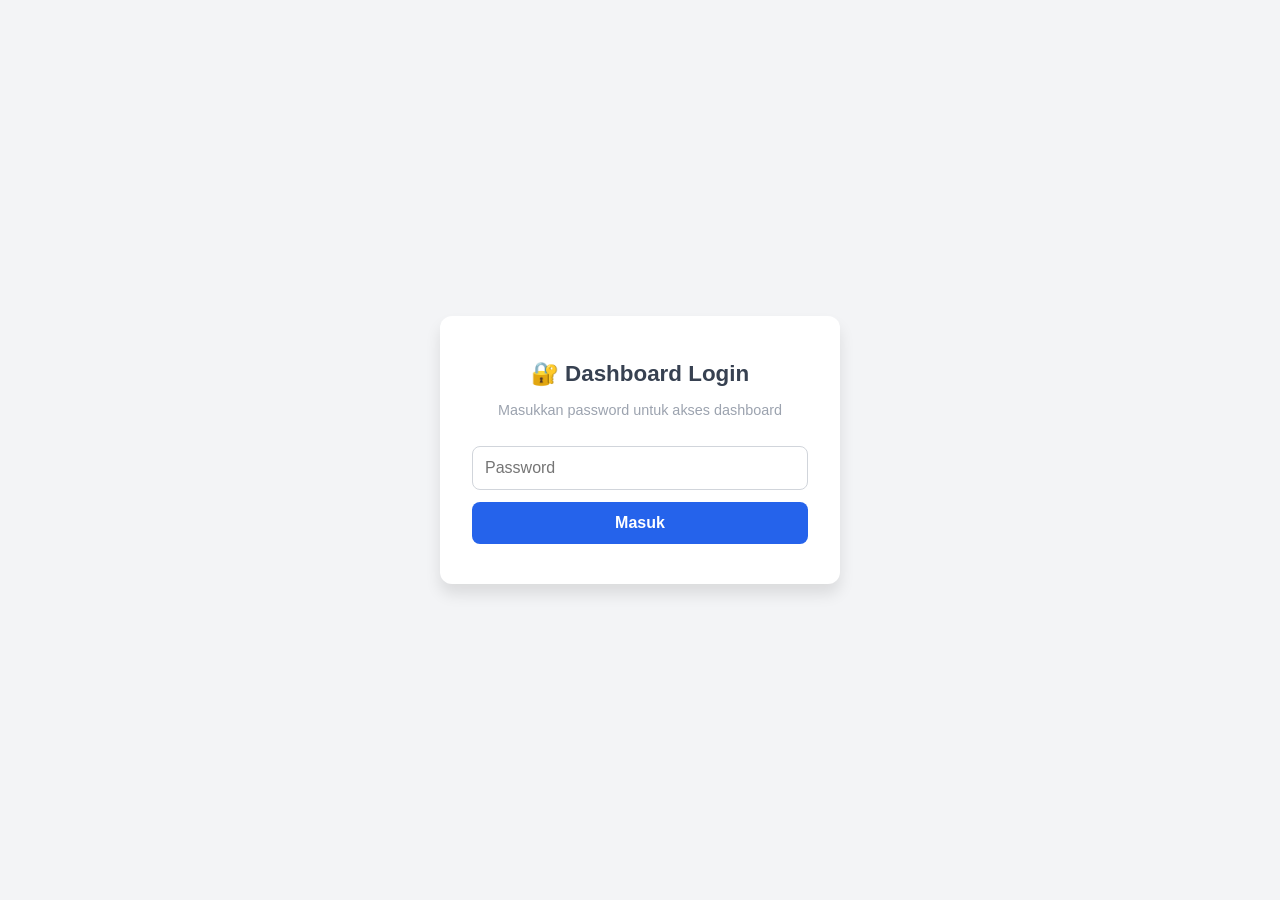
==== admin/index.html @ 5e8157d4 "Initial commit: landing page website" ====
<!DOCTYPE html>
<html lang="id">
<head>
<meta charset="UTF-8">
<meta name="viewport" content="width=device-width, initial-scale=1.0">
<title>Order Management Dashboard</title>
<link rel="stylesheet" href="../assets/style.css">
<script>
const ADMIN_CONFIG = {
  password: "admin123",
  webhookUrl: "https://script.google.com/macros/s/XXXXX/exec"
};
</script>
</head>
<body>

<!-- Login Screen -->
<div class="admin-login" id="loginScreen">
  <div class="login-box">
    <h1>🔐 Dashboard Login</h1>
    <p>Masukkan password untuk akses dashboard</p>
    <input type="password" id="passInput" placeholder="Password" onkeydown="if(event.key==='Enter')doLogin()">
    <button onclick="doLogin()">Masuk</button>
    <div class="login-error" id="loginErr">Password salah</div>
  </div>
</div>

<!-- Dashboard -->
<div class="admin-wrap" id="dashboard">
  <div class="admin-header">
    <h1>📦 Order Management</h1>
    <div style="display:flex;gap:8px;align-items:center">
      <button onclick="loadOrders()" style="padding:6px 12px;background:#dbeafe;border:1px solid #2563eb;border-radius:6px;cursor:pointer;font-size:.85rem;color:#2563eb">🔄 Refresh</button>
      <button class="btn-logout" onclick="doLogout()">Logout</button>
    </div>
  </div>

  <div class="stats-row">
    <div class="stat-card total"><div class="stat-num" id="statTotal">0</div><div class="stat-label">Total Order</div></div>
    <div class="stat-card pending"><div class="stat-num" id="statPending">0</div><div class="stat-label">Pending</div></div>
    <div class="stat-card process"><div class="stat-num" id="statProcess">0</div><div class="stat-label">Diproses</div></div>
    <div class="stat-card done"><div class="stat-num" id="statDone">0</div><div class="stat-label">Selesai</div></div>
  </div>

  <div class="admin-toolbar">
    <input type="text" id="searchInput" placeholder="Cari nama / WA / produk..." oninput="filterOrders()">
    <select id="statusFilter" onchange="filterOrders()">
      <option value="">Semua Status</option>
      <option value="Pending">🟡 Pending</option>
      <option value="Diproses">🔵 Diproses</option>
      <option value="Dikirim">📦 Dikirim</option>
      <option value="Selesai">✅ Selesai</option>
    </select>
    <button class="btn-export" onclick="exportCSV()">📥 Export CSV</button>
  </div>

  <div class="orders-table-wrap">
    <div id="loadingState" style="text-align:center;padding:40px;color:#9ca3af">Memuat data...</div>
    <table class="orders-table" id="ordersTable" style="display:none">
      <thead>
        <tr><th>No</th><th>Tanggal</th><th>Nama</th><th>WA</th><th>Produk</th><th>Qty</th><th>Ongkir</th><th>Total</th><th>Bayar</th><th>Alamat</th><th>Status</th><th>Aksi</th></tr>
      </thead>
      <tbody id="ordersBody"></tbody>
    </table>
    <div class="empty-state" id="emptyState" style="display:none">Belum ada order</div>
  </div>
</div>

<script>
(function(){
  var allOrders = [];

  // Check session
  if(localStorage.getItem('admin_logged_in')==='true'){showDashboard();}

  window.doLogin = function(){
    var pass = document.getElementById('passInput').value;
    if(pass === ADMIN_CONFIG.password){
      localStorage.setItem('admin_logged_in','true');
      showDashboard();
    } else {
      var err = document.getElementById('loginErr');
      err.style.display='block';
      setTimeout(function(){err.style.display='none';},2000);
    }
  };

  window.doLogout = function(){
    localStorage.removeItem('admin_logged_in');
    document.getElementById('dashboard').style.display='none';
    document.getElementById('loginScreen').style.display='flex';
  };

  function showDashboard(){
    document.getElementById('loginScreen').style.display='none';
    document.getElementById('dashboard').style.display='block';
    loadOrders();
  }

  window.loadOrders = function(){
    document.getElementById('loadingState').style.display='block';
    document.getElementById('ordersTable').style.display='none';
    document.getElementById('emptyState').style.display='none';

    fetch(ADMIN_CONFIG.webhookUrl + '?action=get_orders')
    .then(function(r){return r.json();})
    .then(function(d){
      if(d.success && d.orders){
        allOrders = d.orders.reverse(); // newest first
        updateStats();
        renderOrders(allOrders);
      } else {
        document.getElementById('loadingState').innerHTML = '<span style="color:#dc2626">Gagal memuat: '+(d.error||'Unknown error')+'</span>';
      }
    })
    .catch(function(err){
      document.getElementById('loadingState').innerHTML = '<span style="color:#dc2626">Error koneksi: '+err.message+'<br><small>Pastikan URL webhook sudah benar dan GAS sudah di-deploy</small></span>';
    });
  };

  function updateStats(){
    var total=allOrders.length, pending=0, process=0, done=0;
    allOrders.forEach(function(o){
      var s = (o.status||'').toLowerCase();
      if(s==='pending') pending++;
      else if(s==='diproses') process++;
      else if(s==='selesai'||s==='dikirim') done++;
    });
    document.getElementById('statTotal').textContent = total;
    document.getElementById('statPending').textContent = pending;
    document.getElementById('statProcess').textContent = process;
    document.getElementById('statDone').textContent = done;
  }

  function renderOrders(orders){
    document.getElementById('loadingState').style.display='none';
    if(!orders.length){
      document.getElementById('ordersTable').style.display='none';
      document.getElementById('emptyState').style.display='block';
      return;
    }
    document.getElementById('ordersTable').style.display='table';
    document.getElementById('emptyState').style.display='none';
    var html='';
    orders.forEach(function(o,i){
      var badge='badge-pending',statusLabel=o.status||'Pending';
      var s=(o.status||'').toLowerCase();
      if(s==='diproses') badge='badge-process';
      else if(s==='dikirim') badge='badge-shipped';
      else if(s==='selesai') badge='badge-done';
      html += '<tr>';
      html += '<td>'+(i+1)+'</td>';
      html += '<td style="white-space:nowrap">'+(o.timestamp||'-')+'</td>';
      html += '<td><strong>'+esc(o.nama||'')+'</strong></td>';
      html += '<td><a href="https://wa.me/'+cleanWa(o.wa)+'" target="_blank">'+esc(o.wa||'')+'</a></td>';
      html += '<td>'+esc(o.produk||'')+'</td>';
      html += '<td>'+(o.qty||1)+'</td>';
      html += '<td>Rp '+(parseInt(o.ongkir)||0).toLocaleString('id-ID')+'</td>';
      html += '<td><strong>Rp '+(parseInt(o.total)||0).toLocaleString('id-ID')+'</strong></td>';
      html += '<td>'+esc(o.metodebayar||'')+'</td>';
      html += '<td style="max-width:150px;font-size:.8rem">'+esc(o.alamat||'')+'</td>';
      html += '<td><span class="badge '+badge+'">'+statusLabel+'</span></td>';
      html += '<td><select class="status-select" onchange="updateStatus(\''+o.id+'\',this.value)">';
      ['Pending','Diproses','Dikirim','Selesai'].forEach(function(st){
        html += '<option value="'+st+'"'+(st===statusLabel?' selected':'')+'>'+st+'</option>';
      });
      html += '</select></td></tr>';
    });
    document.getElementById('ordersBody').innerHTML = html;
  }

  window.filterOrders = function(){
    var q = document.getElementById('searchInput').value.toLowerCase();
    var sf = document.getElementById('statusFilter').value;
    var filtered = allOrders.filter(function(o){
      var matchSearch = !q || (o.nama||'').toLowerCase().indexOf(q)>-1 || (o.wa||'').indexOf(q)>-1 || (o.produk||'').toLowerCase().indexOf(q)>-1;
      var matchStatus = !sf || o.status===sf;
      return matchSearch && matchStatus;
    });
    renderOrders(filtered);
  };

  window.updateStatus = function(id, status){
    fetch(ADMIN_CONFIG.webhookUrl + '?action=update_status&id='+encodeURIComponent(id)+'&status='+encodeURIComponent(status))
    .then(function(r){return r.json();})
    .then(function(d){
      if(d.success){
        // Update local
        allOrders.forEach(function(o){if(o.id===id) o.status=status;});
        updateStats();
        filterOrders();
      } else {
        alert('Gagal update: '+(d.error||''));
      }
    })
    .catch(function(){alert('Error koneksi');});
  };

  window.exportCSV = function(){
    if(!allOrders.length){alert('Tidak ada data');return;}
    var headers = ['ID','Tanggal','Nama','WA','Alamat','Kecamatan','Kota','Provinsi','Wilayah','Produk','Qty','Ongkir','Total','MetodeBayar','Catatan','Status'];
    var rows = [headers.join(',')];
    allOrders.forEach(function(o){
      rows.push([o.id,'"'+(o.timestamp||'')+'"','"'+esc(o.nama||'')+'"',o.wa,'"'+esc(o.alamat||'')+'"','"'+esc(o.kecamatan||'')+'"','"'+esc(o.kota||'')+'"','"'+esc(o.provinsi||'')+'"','"'+esc(o.wilayah||'')+'"','"'+esc(o.produk||'')+'"',o.qty,o.ongkir,o.total,o.metodebayar,'"'+esc(o.catatan||'')+'"',o.status].join(','));
    });
    var blob = new Blob([rows.join('\n')],{type:'text/csv'});
    var a = document.createElement('a');
    a.href = URL.createObjectURL(blob);
    a.download = 'orders_'+new Date().toISOString().slice(0,10)+'.csv';
    a.click();
  };

  function esc(s){return s?String(s).replace(/"/g,'""'):'';}
  function cleanWa(w){return (w||'').replace(/[^0-9]/g,'').replace(/^0/,'62');}
})();
</script>
</body>
</html>
---- assets/style.css ----
:root{--c:#2563eb;--cd:#1d4ed8;--cl:#dbeafe;--ok:#16a34a;--okl:#dcfce7;--warn:#f59e0b;--wl:#fef3c7;--err:#dc2626;--el:#fee2e2;--g1:#f9fafb;--g2:#f3f4f6;--g3:#e5e7eb;--g4:#d1d5db;--g5:#9ca3af;--g6:#6b7280;--g7:#4b5563;--g8:#374151;--g9:#1f2937;--gx:#111827;--r:8px;--rl:12px;--sh:0 1px 3px rgba(0,0,0,.1);--shm:0 4px 6px rgba(0,0,0,.07);--shl:0 10px 15px rgba(0,0,0,.1)}
*,*::before,*::after{box-sizing:border-box;margin:0;padding:0}
body{font-family:-apple-system,BlinkMacSystemFont,'Segoe UI',Roboto,sans-serif;color:var(--g8);background:var(--g1);line-height:1.6;-webkit-font-smoothing:antialiased}
img{max-width:100%;height:auto;display:block}a{color:var(--c);text-decoration:none}a:hover{text-decoration:underline}
.container{width:100%;max-width:1200px;margin:0 auto;padding:0 16px}

/* INDEX */
.site-header{background:linear-gradient(135deg,var(--gx),#1e293b);color:#fff;padding:48px 16px;text-align:center}
.site-header h1{font-size:2rem;font-weight:800;margin-bottom:8px}.site-header p{color:rgba(255,255,255,.7)}
.card-grid{display:grid;gap:20px;padding:32px 16px;max-width:900px;margin:0 auto}
@media(min-width:600px){.card-grid{grid-template-columns:1fr 1fr}}
.card{background:#fff;border:1px solid var(--g3);border-radius:var(--rl);padding:24px;box-shadow:var(--sh);transition:box-shadow .2s,transform .15s}
.card:hover{box-shadow:var(--shl);transform:translateY(-2px)}.card-icon{font-size:2rem;margin-bottom:12px}
.card h3{font-size:1.15rem;font-weight:700;margin-bottom:6px}.card p{font-size:.9rem;color:var(--g6);margin-bottom:16px}
.card .btn{display:inline-block;padding:10px 20px;background:var(--c);color:#fff;border-radius:var(--r);font-weight:600;font-size:.9rem;border:none;cursor:pointer}
.card .btn:hover{background:var(--cd);text-decoration:none}

/* HERO */
.lp-hero{position:relative;background:var(--gx);overflow:hidden;min-height:300px}
.lp-hero img{width:100%;height:400px;object-fit:cover;opacity:.7}
.lp-hero-overlay{position:absolute;inset:0;display:flex;flex-direction:column;align-items:center;justify-content:center;background:linear-gradient(to bottom,rgba(0,0,0,.3),rgba(0,0,0,.6));text-align:center;padding:20px}
.lp-hero-overlay h1{color:#fff;font-size:1.8rem;font-weight:800;text-shadow:0 2px 8px rgba(0,0,0,.4);max-width:600px}
.lp-hero-overlay p{color:rgba(255,255,255,.9);font-size:1.1rem;margin-top:8px}
@media(min-width:768px){.lp-hero img{height:500px}.lp-hero-overlay h1{font-size:2.5rem}}

/* SECTIONS */
.lp-section{padding:40px 16px}.lp-section:nth-child(even){background:#fff}
.lp-section-title{text-align:center;font-size:1.5rem;font-weight:700;margin-bottom:24px;color:var(--gx)}
.benefits-grid{display:grid;gap:16px;max-width:800px;margin:0 auto}
@media(min-width:600px){.benefits-grid{grid-template-columns:1fr 1fr}}
.benefit-card{background:var(--g1);border:1px solid var(--g3);border-radius:var(--r);padding:20px;display:flex;gap:12px;align-items:flex-start}
.benefit-icon{font-size:1.5rem;flex-shrink:0}.benefit-card h3{font-size:1rem;font-weight:600;margin-bottom:4px}.benefit-card p{font-size:.9rem;color:var(--g6)}
.testimonials-grid{display:grid;gap:16px;max-width:800px;margin:0 auto}
@media(min-width:600px){.testimonials-grid{grid-template-columns:1fr 1fr}}
.testimonial-card{background:#fff;border:1px solid var(--g3);border-radius:var(--r);padding:20px;box-shadow:var(--sh)}
.testimonial-card .stars{color:var(--warn);margin-bottom:8px}
.testimonial-card p{font-size:.9rem;color:var(--g7);font-style:italic}
.testimonial-card .author{font-weight:600;font-style:normal;margin-top:8px;color:var(--gx);font-size:.85rem}

/* ORDER FORM */
.order-section{background:linear-gradient(135deg,var(--cl),#ede9fe);padding:40px 16px}
.order-form-wrapper{max-width:600px;margin:0 auto;background:#fff;border-radius:var(--rl);padding:28px 20px;box-shadow:var(--shl)}
.order-form-wrapper h2{text-align:center;font-size:1.3rem;margin-bottom:4px}
.order-form-wrapper .form-subtitle{text-align:center;color:var(--g5);font-size:.85rem;margin-bottom:20px}

/* Steps */
.step-indicator{display:flex;justify-content:center;margin-bottom:28px;position:relative}
.step-item{display:flex;flex-direction:column;align-items:center;flex:1;z-index:1}
.step-circle{width:36px;height:36px;border-radius:50%;display:flex;align-items:center;justify-content:center;font-weight:700;font-size:.9rem;background:var(--g3);color:var(--g5);transition:all .3s}
.step-item.active .step-circle{background:var(--c);color:#fff}
.step-item.done .step-circle{background:var(--ok);color:#fff}
.step-label{font-size:.7rem;color:var(--g5);margin-top:4px;text-align:center}
.step-item.active .step-label{color:var(--c);font-weight:600}
.step-item.done .step-label{color:var(--ok)}
.step-connector{position:absolute;top:18px;left:18%;right:18%;height:2px;background:var(--g3);z-index:0}
.step-connector-fill{height:100%;background:var(--ok);width:0%;transition:width .3s}
.step-panel{display:none}.step-panel.active{display:block;animation:fadeIn .3s}
@keyframes fadeIn{from{opacity:0;transform:translateY(8px)}to{opacity:1;transform:translateY(0)}}

/* Form elements */
.form-group{margin-bottom:16px}
.form-group label{display:block;font-weight:600;font-size:.9rem;margin-bottom:4px;color:var(--g7)}
.form-group label .req{color:var(--err)}
.form-group input,.form-group select,.form-group textarea{width:100%;padding:10px 12px;border:1px solid var(--g4);border-radius:var(--r);font-size:.95rem;font-family:inherit;transition:border-color .2s;background:#fff}
.form-group input:focus,.form-group select:focus,.form-group textarea:focus{outline:none;border-color:var(--c);box-shadow:0 0 0 3px rgba(37,99,235,.1)}
.form-group textarea{resize:vertical;min-height:80px}
.form-group input[type=number]{max-width:120px}
.form-group .hint{font-size:.75rem;color:var(--g5);margin-top:2px}
.form-group .field-err{font-size:.8rem;color:var(--err);margin-top:2px;display:none}
.form-group.has-error input,.form-group.has-error select,.form-group.has-error textarea{border-color:var(--err)}
.form-group.has-error .field-err{display:block}
.form-row{display:grid;grid-template-columns:1fr 1fr;gap:12px}
@media(max-width:480px){.form-row{grid-template-columns:1fr}}
.radio-group{display:flex;flex-direction:column;gap:8px;margin-top:4px}
.radio-option{display:flex;align-items:center;gap:8px;padding:10px 12px;border:1px solid var(--g4);border-radius:var(--r);cursor:pointer;transition:border-color .2s,background .2s}
.radio-option:hover{border-color:var(--c);background:var(--cl)}
.radio-option input[type=radio]{accent-color:var(--c)}.radio-option span{font-size:.9rem}

/* Shipping */
.shipping-info{background:var(--g1);border:1px solid var(--g3);border-radius:var(--r);padding:12px;margin-top:8px}
.shipping-info .ship-line{display:flex;justify-content:space-between;font-size:.9rem;padding:4px 0}
.shipping-info .ship-cost{font-weight:600;color:var(--c)}.shipping-info .ship-eta{font-size:.75rem;color:var(--g5)}

/* Price */
.price-display{text-align:center;margin:16px 0}
.price-display .price{font-size:2rem;font-weight:800;color:var(--c)}
.price-display .price-note{font-size:.8rem;color:var(--g5)}
.price-tag{font-size:1.1rem;font-weight:700;color:var(--c);text-align:right}

/* Summary */
.order-summary{background:var(--g1);border:1px solid var(--g3);border-radius:var(--r);padding:16px;margin-bottom:16px}
.order-summary h3{font-size:1rem;font-weight:700;margin-bottom:12px}
.sum-row{display:flex;justify-content:space-between;padding:6px 0;font-size:.9rem;border-bottom:1px solid var(--g2)}
.sum-row:last-child{border-bottom:none}.sum-row .lbl{color:var(--g6)}.sum-row .val{font-weight:600;text-align:right;max-width:60%;word-break:break-word}
.sum-total{display:flex;justify-content:space-between;padding:10px 0 0;margin-top:8px;border-top:2px solid var(--g4);font-size:1.1rem;font-weight:700}
.sum-total .val{color:var(--c)}

/* Nav buttons */
.form-nav{display:flex;gap:12px;margin-top:20px}
.btn-prev{flex:1;padding:12px;background:var(--g2);color:var(--g7);border:1px solid var(--g4);border-radius:var(--r);font-size:.95rem;font-weight:600;cursor:pointer}
.btn-prev:hover{background:var(--g3)}
.btn-next,.btn-submit{flex:2;padding:12px;background:var(--c);color:#fff;border:none;border-radius:var(--r);font-size:.95rem;font-weight:700;cursor:pointer;display:flex;align-items:center;justify-content:center;gap:8px}
.btn-next:hover,.btn-submit:hover{background:var(--cd)}
.btn-next:disabled,.btn-submit:disabled{background:var(--g5);cursor:not-allowed}
.btn-submit .spinner{width:18px;height:18px;border:2px solid rgba(255,255,255,.3);border-top-color:#fff;border-radius:50%;animation:spin .6s linear infinite;display:none}
.btn-submit.loading .spinner{display:block}.btn-submit.loading .btn-text{display:none}
@keyframes spin{to{transform:rotate(360deg)}}
.trust-badges{display:flex;justify-content:center;gap:16px;margin-top:16px;flex-wrap:wrap}
.trust-badge{display:flex;align-items:center;gap:4px;font-size:.75rem;color:var(--g5)}
.form-message{padding:16px;border-radius:var(--r);text-align:center;margin-top:16px;display:none}
.form-message.show{display:block}
.form-message.success{background:var(--okl);color:var(--ok);border:1px solid var(--ok)}
.form-message.error{background:var(--el);color:var(--err);border:1px solid var(--err)}
.form-message .wa-fallback{margin-top:8px}.form-message .wa-fallback a{color:var(--ok);font-weight:600;text-decoration:underline}
.lp-footer{text-align:center;padding:24px 16px;background:var(--gx);color:var(--g5);font-size:.8rem}

/* ADMIN */
.admin-login{min-height:100vh;display:flex;align-items:center;justify-content:center;background:var(--g2)}
.login-box{background:#fff;padding:40px 32px;border-radius:var(--rl);box-shadow:var(--shl);width:100%;max-width:400px;text-align:center}
.login-box h1{font-size:1.4rem;margin-bottom:8px}.login-box p{color:var(--g5);font-size:.9rem;margin-bottom:24px}
.login-box input{width:100%;padding:12px;border:1px solid var(--g4);border-radius:var(--r);font-size:1rem;margin-bottom:12px}
.login-box button{width:100%;padding:12px;background:var(--c);color:#fff;border:none;border-radius:var(--r);font-size:1rem;font-weight:600;cursor:pointer}
.login-box button:hover{background:var(--cd)}.login-error{color:var(--err);font-size:.85rem;margin-top:8px;display:none}
.admin-wrap{display:none;min-height:100vh;background:var(--g2)}
.admin-header{background:#fff;border-bottom:1px solid var(--g3);padding:16px 24px;display:flex;align-items:center;justify-content:space-between}
.admin-header h1{font-size:1.2rem;font-weight:700}
.btn-logout{padding:8px 16px;background:var(--g2);border:1px solid var(--g4);border-radius:var(--r);font-size:.85rem;cursor:pointer;color:var(--g7)}
.btn-logout:hover{background:var(--g3)}
.stats-row{display:grid;grid-template-columns:repeat(2,1fr);gap:12px;padding:20px 24px}
@media(min-width:600px){.stats-row{grid-template-columns:repeat(4,1fr)}}
.stat-card{background:#fff;border-radius:var(--r);padding:16px;box-shadow:var(--sh);text-align:center}
.stat-num{font-size:1.8rem;font-weight:800}.stat-label{font-size:.8rem;color:var(--g5)}
.stat-card.total .stat-num{color:var(--g8)}.stat-card.pending .stat-num{color:var(--warn)}
.stat-card.process .stat-num{color:var(--c)}.stat-card.done .stat-num{color:var(--ok)}
.admin-toolbar{padding:0 24px 16px;display:flex;gap:12px;flex-wrap:wrap;align-items:center}
.admin-toolbar input,.admin-toolbar select{padding:8px 12px;border:1px solid var(--g4);border-radius:var(--r);font-size:.9rem}
.admin-toolbar input{flex:1;min-width:200px}
.btn-export{padding:8px 16px;background:var(--ok);color:#fff;border:none;border-radius:var(--r);font-weight:600;cursor:pointer;font-size:.85rem}
.btn-export:hover{background:#15803d}
.orders-table-wrap{padding:0 24px 24px;overflow-x:auto}
.orders-table{width:100%;border-collapse:collapse;background:#fff;border-radius:var(--r);overflow:hidden;box-shadow:var(--sh);font-size:.85rem}
.orders-table th{background:var(--g2);padding:10px 12px;text-align:left;font-weight:600;color:var(--g7);white-space:nowrap;border-bottom:1px solid var(--g3)}
.orders-table td{padding:10px 12px;border-bottom:1px solid var(--g2);vertical-align:top}
.orders-table tr:hover td{background:var(--g1)}
.badge{display:inline-block;padding:3px 10px;border-radius:999px;font-size:.75rem;font-weight:600;white-space:nowrap}
.badge-pending{background:var(--wl);color:#92400e}.badge-process{background:var(--cl);color:#1e40af}
.badge-shipped{background:#e0e7ff;color:#3730a3}.badge-done{background:var(--okl);color:#166534}
.status-select{padding:4px 8px;border:1px solid var(--g4);border-radius:var(--r);font-size:.8rem;cursor:pointer}
.empty-state{text-align:center;padding:48px 16px;color:var(--g5)}

/* BUILDER */
.builder-wrap{display:flex;min-height:100vh;background:var(--g2)}
.builder-sidebar{width:420px;background:#fff;border-right:1px solid var(--g3);overflow-y:auto;flex-shrink:0;padding:20px}
.builder-preview{flex:1;background:var(--g1);display:flex;flex-direction:column}
.builder-preview-bar{background:#fff;border-bottom:1px solid var(--g3);padding:10px 16px;display:flex;align-items:center;justify-content:space-between}
.builder-preview iframe{flex:1;border:none;width:100%}
@media(max-width:900px){.builder-wrap{flex-direction:column}.builder-sidebar{width:100%;max-height:50vh}.builder-preview{min-height:50vh}}
.builder-sidebar h2{font-size:1.1rem;font-weight:700;margin-bottom:16px;padding-bottom:8px;border-bottom:1px solid var(--g3)}
.builder-sidebar h3{font-size:.95rem;font-weight:600;margin:20px 0 10px;color:var(--g7)}
.builder-sidebar .form-group{margin-bottom:12px}
.builder-sidebar .form-group label{font-size:.85rem;font-weight:600;margin-bottom:3px;display:block;color:var(--g7)}
.builder-sidebar .form-group input,.builder-sidebar .form-group select,.builder-sidebar .form-group textarea{width:100%;padding:8px 10px;border:1px solid var(--g4);border-radius:var(--r);font-size:.85rem}
.builder-sidebar .form-group input[type=color]{height:36px;padding:2px;cursor:pointer}
.opt-list{display:flex;flex-direction:column;gap:6px;margin-bottom:8px}
.opt-item{display:flex;gap:6px;align-items:center}
.opt-item input{flex:1;padding:6px 8px;border:1px solid var(--g4);border-radius:var(--r);font-size:.85rem}
.opt-item .btn-rm{width:28px;height:28px;border:none;background:var(--el);color:var(--err);border-radius:var(--r);cursor:pointer;font-size:1rem;display:flex;align-items:center;justify-content:center}
.btn-add{padding:6px 12px;background:var(--cl);color:var(--c);border:1px solid var(--c);border-radius:var(--r);font-size:.8rem;cursor:pointer;font-weight:600}
.btn-add:hover{background:var(--c);color:#fff}
.ship-table{width:100%;border-collapse:collapse;font-size:.85rem;margin-bottom:8px}
.ship-table th{text-align:left;padding:4px 6px;background:var(--g2);font-size:.75rem;color:var(--g6)}
.ship-table td{padding:4px 6px}.ship-table input{width:100%;padding:4px 6px;border:1px solid var(--g4);border-radius:4px;font-size:.8rem}
.ship-table .btn-rm{background:none;border:none;color:var(--err);cursor:pointer;font-size:1rem}
.btn-gen{width:100%;padding:12px;background:var(--c);color:#fff;border:none;border-radius:var(--r);font-size:1rem;font-weight:700;cursor:pointer;margin-top:16px}
.btn-gen:hover{background:var(--cd)}
.btn-copy{width:100%;padding:10px;background:var(--g2);color:var(--g8);border:1px solid var(--g4);border-radius:var(--r);font-size:.9rem;font-weight:600;cursor:pointer;margin-top:8px}
.btn-copy:hover{background:var(--g3)}
.drop-zone{border:2px dashed var(--g4);border-radius:var(--r);padding:24px;text-align:center;cursor:pointer;transition:border-color .2s,background .2s;margin-bottom:8px}
.drop-zone:hover,.drop-zone.dragover{border-color:var(--c);background:var(--cl)}
.drop-zone p{font-size:.85rem;color:var(--g5)}.drop-zone .icon{font-size:2rem;margin-bottom:8px}
.img-preview{max-height:120px;margin:8px auto 0;border-radius:var(--r)}
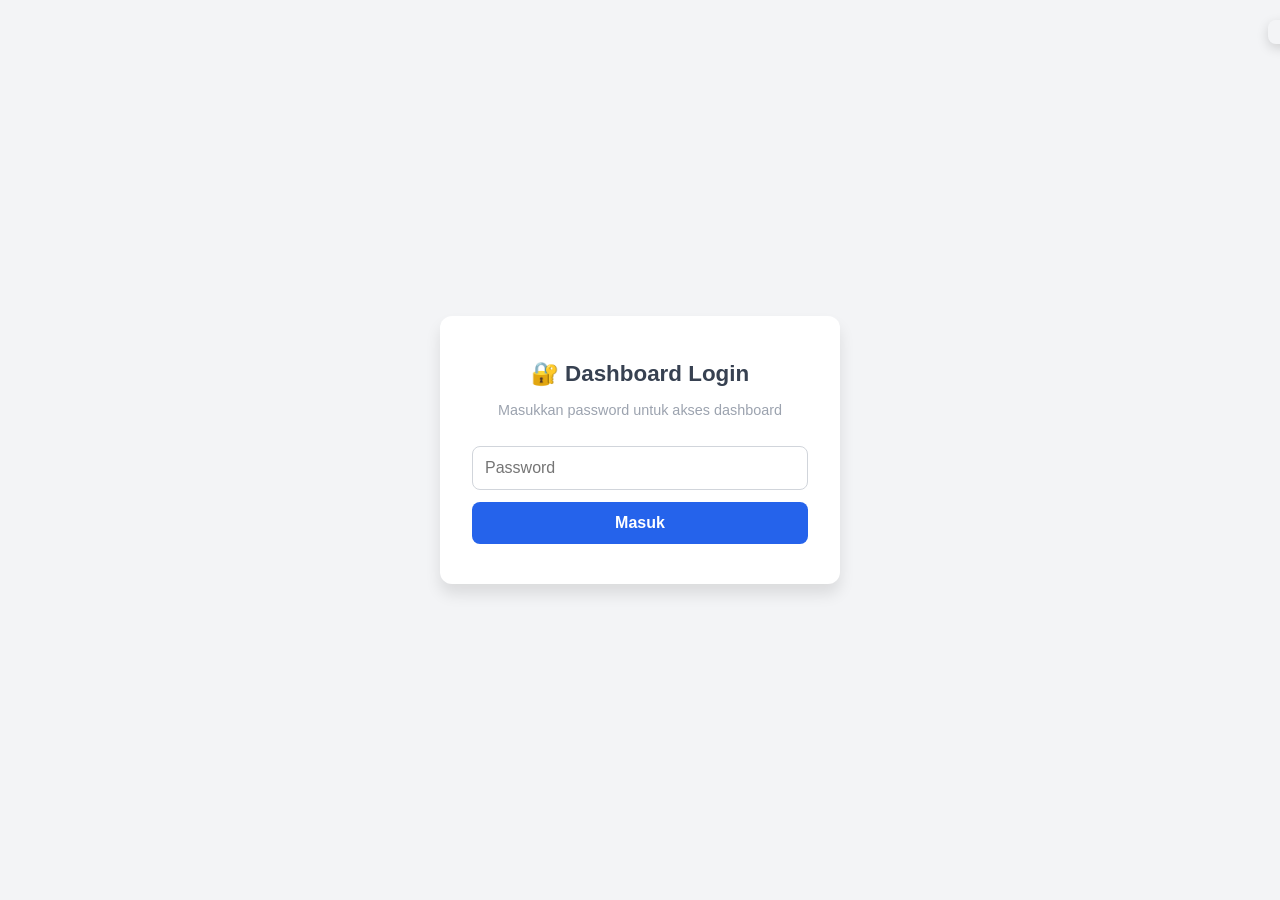
==== commit 85717cd4: "feat: UI overhaul + UTM tracking + order modal + sticky CTA + README - Redesign hub page with gradie" ====
--- a/admin/index.html
+++ b/admin/index.html
@@ -35,11 +35,12 @@
     </div>
   </div>
 
-  <div class="stats-row">
+  <div class="stats-row" style="grid-template-columns:repeat(auto-fit,minmax(130px,1fr))">
     <div class="stat-card total"><div class="stat-num" id="statTotal">0</div><div class="stat-label">Total Order</div></div>
     <div class="stat-card pending"><div class="stat-num" id="statPending">0</div><div class="stat-label">Pending</div></div>
     <div class="stat-card process"><div class="stat-num" id="statProcess">0</div><div class="stat-label">Diproses</div></div>
     <div class="stat-card done"><div class="stat-num" id="statDone">0</div><div class="stat-label">Selesai</div></div>
+    <div class="stat-card" style="border-left:3px solid #2563eb"><div class="stat-num" id="statRevenue" style="color:#2563eb;font-size:1.2rem">Rp 0</div><div class="stat-label">Total Revenue</div></div>
   </div>
 
   <div class="admin-toolbar">
@@ -51,6 +52,8 @@
       <option value="Dikirim">📦 Dikirim</option>
       <option value="Selesai">✅ Selesai</option>
     </select>
+    <input type="date" id="dateFrom" onchange="filterOrders()" title="Dari tanggal" style="max-width:150px">
+    <input type="date" id="dateTo" onchange="filterOrders()" title="Sampai tanggal" style="max-width:150px">
     <button class="btn-export" onclick="exportCSV()">📥 Export CSV</button>
   </div>
 
@@ -58,17 +61,33 @@
     <div id="loadingState" style="text-align:center;padding:40px;color:#9ca3af">Memuat data...</div>
     <table class="orders-table" id="ordersTable" style="display:none">
       <thead>
-        <tr><th>No</th><th>Tanggal</th><th>Nama</th><th>WA</th><th>Produk</th><th>Qty</th><th>Ongkir</th><th>Total</th><th>Bayar</th><th>Alamat</th><th>Status</th><th>Aksi</th></tr>
+        <tr><th>No</th><th>Tanggal</th><th>Nama</th><th>WA</th><th>Produk</th><th>Qty</th><th>Total</th><th>Bayar</th><th>Status</th><th>Aksi</th></tr>
       </thead>
       <tbody id="ordersBody"></tbody>
     </table>
-    <div class="empty-state" id="emptyState" style="display:none">Belum ada order</div>
+    <div class="empty-state" id="emptyState" style="display:none">
+      <div style="font-size:3rem;margin-bottom:12px">📭</div>
+      <h3 style="font-size:1rem;color:#6b7280;margin-bottom:4px">Belum ada order</h3>
+      <p style="font-size:.88rem;color:#9ca3af">Order dari landing page akan muncul di sini.</p>
+    </div>
   </div>
 </div>
+
+<!-- Order Detail Modal -->
+<div class="modal-overlay" id="orderModal">
+  <div class="modal-box">
+    <h3>Detail Order <button class="modal-close" onclick="closeModal()">&times;</button></h3>
+    <div id="modalContent"></div>
+  </div>
+</div>
+
+<!-- Toast -->
+<div class="toast" id="toast"></div>
 
 <script>
 (function(){
   var allOrders = [];
+  var filteredOrders = [];
 
   // Check session
   if(localStorage.getItem('admin_logged_in')==='true'){showDashboard();}
@@ -108,7 +127,7 @@
       if(d.success && d.orders){
         allOrders = d.orders.reverse(); // newest first
         updateStats();
-        renderOrders(allOrders);
+        filterOrders();
       } else {
         document.getElementById('loadingState').innerHTML = '<span style="color:#dc2626">Gagal memuat: '+(d.error||'Unknown error')+'</span>';
       }
@@ -119,17 +138,19 @@
   };
 
   function updateStats(){
-    var total=allOrders.length, pending=0, process=0, done=0;
+    var total=allOrders.length, pending=0, process=0, done=0, revenue=0;
     allOrders.forEach(function(o){
       var s = (o.status||'').toLowerCase();
       if(s==='pending') pending++;
       else if(s==='diproses') process++;
       else if(s==='selesai'||s==='dikirim') done++;
+      revenue += parseInt(o.total)||0;
     });
     document.getElementById('statTotal').textContent = total;
     document.getElementById('statPending').textContent = pending;
     document.getElementById('statProcess').textContent = process;
     document.getElementById('statDone').textContent = done;
+    document.getElementById('statRevenue').textContent = 'Rp '+revenue.toLocaleString('id-ID');
   }
 
   function renderOrders(orders){
@@ -148,19 +169,17 @@
       if(s==='diproses') badge='badge-process';
       else if(s==='dikirim') badge='badge-shipped';
       else if(s==='selesai') badge='badge-done';
-      html += '<tr>';
+      html += '<tr style="cursor:pointer" onclick="showOrderDetail('+i+')">';
       html += '<td>'+(i+1)+'</td>';
       html += '<td style="white-space:nowrap">'+(o.timestamp||'-')+'</td>';
       html += '<td><strong>'+esc(o.nama||'')+'</strong></td>';
-      html += '<td><a href="https://wa.me/'+cleanWa(o.wa)+'" target="_blank">'+esc(o.wa||'')+'</a></td>';
+      html += '<td><a href="https://wa.me/'+cleanWa(o.wa)+'" target="_blank" onclick="event.stopPropagation()">'+esc(o.wa||'')+'</a></td>';
       html += '<td>'+esc(o.produk||'')+'</td>';
       html += '<td>'+(o.qty||1)+'</td>';
-      html += '<td>Rp '+(parseInt(o.ongkir)||0).toLocaleString('id-ID')+'</td>';
       html += '<td><strong>Rp '+(parseInt(o.total)||0).toLocaleString('id-ID')+'</strong></td>';
-      html += '<td>'+esc(o.metodebayar||'')+'</td>';
-      html += '<td style="max-width:150px;font-size:.8rem">'+esc(o.alamat||'')+'</td>';
+      html += '<td>'+esc(o.metodebayar||o.metodeBayar||'')+'</td>';
       html += '<td><span class="badge '+badge+'">'+statusLabel+'</span></td>';
-      html += '<td><select class="status-select" onchange="updateStatus(\''+o.id+'\',this.value)">';
+      html += '<td><select class="status-select" onclick="event.stopPropagation()" onchange="updateStatus(\''+o.id+'\',this.value)">';
       ['Pending','Diproses','Dikirim','Selesai'].forEach(function(st){
         html += '<option value="'+st+'"'+(st===statusLabel?' selected':'')+'>'+st+'</option>';
       });
@@ -172,36 +191,123 @@
   window.filterOrders = function(){
     var q = document.getElementById('searchInput').value.toLowerCase();
     var sf = document.getElementById('statusFilter').value;
-    var filtered = allOrders.filter(function(o){
+    var dateFrom = document.getElementById('dateFrom').value;
+    var dateTo = document.getElementById('dateTo').value;
+
+    filteredOrders = allOrders.filter(function(o){
       var matchSearch = !q || (o.nama||'').toLowerCase().indexOf(q)>-1 || (o.wa||'').indexOf(q)>-1 || (o.produk||'').toLowerCase().indexOf(q)>-1;
       var matchStatus = !sf || o.status===sf;
-      return matchSearch && matchStatus;
-    });
-    renderOrders(filtered);
-  };
+      var matchDate = true;
+      if(dateFrom || dateTo){
+        var orderDate = parseOrderDate(o.timestamp||'');
+        if(orderDate){
+          if(dateFrom){
+            var from = new Date(dateFrom); from.setHours(0,0,0,0);
+            if(orderDate < from) matchDate = false;
+          }
+          if(dateTo){
+            var to = new Date(dateTo); to.setHours(23,59,59,999);
+            if(orderDate > to) matchDate = false;
+          }
+        }
+      }
+      return matchSearch && matchStatus && matchDate;
+    });
+    renderOrders(filteredOrders);
+  };
+
+  function parseOrderDate(ts){
+    if(!ts) return null;
+    var d = new Date(ts);
+    if(!isNaN(d.getTime())) return d;
+    // Indonesian format "DD/MM/YYYY HH:mm:ss"
+    var m = ts.match(/(\d{1,2})\/(\d{1,2})\/(\d{4})/);
+    if(m) return new Date(parseInt(m[3]), parseInt(m[2])-1, parseInt(m[1]));
+    return null;
+  }
+
+  /* Order detail modal */
+  window.showOrderDetail = function(idx){
+    var o = filteredOrders[idx];
+    if(!o) return;
+    var h = '';
+    var fields = [
+      ['ID Order', o.id||'-'],
+      ['Tanggal', o.timestamp||'-'],
+      ['Nama', o.nama||'-'],
+      ['WhatsApp', o.wa||'-'],
+      ['Alamat', o.alamat||'-'],
+      ['Kecamatan', o.kecamatan||'-'],
+      ['Kota', o.kota||'-'],
+      ['Provinsi', o.provinsi||'-'],
+      ['Wilayah', o.wilayah||'-'],
+      ['Produk', o.produk||'-'],
+      ['Qty', ''+(o.qty||1)],
+      ['Ongkir', 'Rp '+(parseInt(o.ongkir)||0).toLocaleString('id-ID')],
+      ['Total', 'Rp '+(parseInt(o.total)||0).toLocaleString('id-ID')],
+      ['Pembayaran', o.metodebayar||o.metodeBayar||'-'],
+      ['Catatan', o.catatan||'-'],
+      ['LP Source', o.lpsource||o.lpSource||'-'],
+      ['UTM Source', o.utm_source||'-'],
+      ['UTM Medium', o.utm_medium||'-'],
+      ['UTM Campaign', o.utm_campaign||'-'],
+      ['Status', o.status||'Pending']
+    ];
+    fields.forEach(function(f){
+      if(f[1] && f[1]!=='-'){
+        h += '<div class="modal-row"><span class="lbl">'+f[0]+'</span><span class="val">'+esc(f[1])+'</span></div>';
+      }
+    });
+    h += '<div style="margin-top:16px;text-align:center"><a href="https://wa.me/'+cleanWa(o.wa)+'" target="_blank" style="display:inline-block;padding:10px 20px;background:#25d366;color:#fff;border-radius:8px;font-weight:600;text-decoration:none;font-size:.9rem">💬 Chat via WhatsApp</a></div>';
+    document.getElementById('modalContent').innerHTML = h;
+    document.getElementById('orderModal').classList.add('open');
+  };
+
+  window.closeModal = function(){
+    document.getElementById('orderModal').classList.remove('open');
+  };
+
+  // Escape key closes modal
+  document.addEventListener('keydown', function(e){
+    if(e.key==='Escape') closeModal();
+  });
+
+  // Click overlay to close
+  document.getElementById('orderModal').addEventListener('click', function(e){
+    if(e.target===this) closeModal();
+  });
 
   window.updateStatus = function(id, status){
     fetch(ADMIN_CONFIG.webhookUrl + '?action=update_status&id='+encodeURIComponent(id)+'&status='+encodeURIComponent(status))
     .then(function(r){return r.json();})
     .then(function(d){
       if(d.success){
-        // Update local
         allOrders.forEach(function(o){if(o.id===id) o.status=status;});
         updateStats();
         filterOrders();
+        showToast('Status berhasil diupdate ke "'+status+'"', 'toast-success');
       } else {
-        alert('Gagal update: '+(d.error||''));
+        showToast('Gagal update: '+(d.error||''), 'toast-error');
       }
     })
-    .catch(function(){alert('Error koneksi');});
-  };
+    .catch(function(){showToast('Error koneksi', 'toast-error');});
+  };
+
+  /* Toast notification */
+  function showToast(msg, cls){
+    var t = document.getElementById('toast');
+    t.textContent = msg;
+    t.className = 'toast '+(cls||'toast-info')+' show';
+    clearTimeout(showToast._timer);
+    showToast._timer = setTimeout(function(){t.classList.remove('show');}, 3000);
+  }
 
   window.exportCSV = function(){
     if(!allOrders.length){alert('Tidak ada data');return;}
-    var headers = ['ID','Tanggal','Nama','WA','Alamat','Kecamatan','Kota','Provinsi','Wilayah','Produk','Qty','Ongkir','Total','MetodeBayar','Catatan','Status'];
+    var headers = ['ID','Tanggal','Nama','WA','Alamat','Kecamatan','Kota','Provinsi','Wilayah','Produk','Qty','Ongkir','Total','MetodeBayar','Catatan','Status','UTM_Source','UTM_Medium','UTM_Campaign'];
     var rows = [headers.join(',')];
     allOrders.forEach(function(o){
-      rows.push([o.id,'"'+(o.timestamp||'')+'"','"'+esc(o.nama||'')+'"',o.wa,'"'+esc(o.alamat||'')+'"','"'+esc(o.kecamatan||'')+'"','"'+esc(o.kota||'')+'"','"'+esc(o.provinsi||'')+'"','"'+esc(o.wilayah||'')+'"','"'+esc(o.produk||'')+'"',o.qty,o.ongkir,o.total,o.metodebayar,'"'+esc(o.catatan||'')+'"',o.status].join(','));
+      rows.push([o.id,'"'+(o.timestamp||'')+'"','"'+esc(o.nama||'')+'"',o.wa,'"'+esc(o.alamat||'')+'"','"'+esc(o.kecamatan||'')+'"','"'+esc(o.kota||'')+'"','"'+esc(o.provinsi||'')+'"','"'+esc(o.wilayah||'')+'"','"'+esc(o.produk||'')+'"',o.qty,o.ongkir,o.total,o.metodebayar||o.metodeBayar,'"'+esc(o.catatan||'')+'"',o.status,o.utm_source||'',o.utm_medium||'',o.utm_campaign||''].join(','));
     });
     var blob = new Blob([rows.join('\n')],{type:'text/csv'});
     var a = document.createElement('a');
--- a/assets/style.css
+++ b/assets/style.css
@@ -179,3 +179,62 @@
 .drop-zone:hover,.drop-zone.dragover{border-color:var(--c);background:var(--cl)}
 .drop-zone p{font-size:.85rem;color:var(--g5)}.drop-zone .icon{font-size:2rem;margin-bottom:8px}
 .img-preview{max-height:120px;margin:8px auto 0;border-radius:var(--r)}
+
+/* SKELETON LOADING */
+.skeleton{background:linear-gradient(90deg,#f3f4f6 25%,#e5e7eb 50%,#f3f4f6 75%);background-size:200% 100%;animation:shimmer 1.5s infinite;border-radius:var(--r)}
+@keyframes shimmer{0%{background-position:200% 0}100%{background-position:-200% 0}}
+.skeleton-text{height:14px;margin-bottom:8px;border-radius:4px}.skeleton-text.w-60{width:60%}.skeleton-text.w-40{width:40%}.skeleton-text.w-80{width:80%}
+.skeleton-row{display:flex;gap:12px;padding:16px;border-bottom:1px solid var(--g2);align-items:center}
+.skeleton-circle{width:36px;height:36px;border-radius:50%;flex-shrink:0}
+
+/* BADGE DRAFT */
+.badge-draft{background:var(--g2);color:var(--g6)}
+
+/* BTN VARIANTS */
+.btn-sm{padding:6px 14px !important;font-size:.8rem !important}
+.btn-ghost{background:transparent !important;color:var(--g7) !important;border:1px solid var(--g4) !important}
+.btn-ghost:hover{background:var(--g2) !important;color:var(--g8) !important}
+.btn-danger{background:var(--err) !important;color:#fff !important;border:none !important}
+.btn-danger:hover{background:#b91c1c !important}
+.card .btn-outline{background:transparent;color:var(--c);border:1px solid var(--c)}
+.card .btn-outline:hover{background:var(--c);color:#fff}
+
+/* MODAL */
+.modal-overlay{position:fixed;inset:0;background:rgba(0,0,0,.5);z-index:1000;display:flex;align-items:center;justify-content:center;padding:16px;opacity:0;visibility:hidden;transition:opacity .2s,visibility .2s}
+.modal-overlay.open{opacity:1;visibility:visible}
+.modal-box{background:#fff;border-radius:var(--rl);box-shadow:0 20px 60px rgba(0,0,0,.2);width:100%;max-width:520px;max-height:90vh;overflow-y:auto;transform:scale(.95);transition:transform .2s;padding:24px}
+.modal-overlay.open .modal-box{transform:scale(1)}
+.modal-box h3{font-size:1.1rem;font-weight:700;margin-bottom:16px;display:flex;align-items:center;justify-content:space-between}
+.modal-close{background:none;border:none;font-size:1.4rem;cursor:pointer;color:var(--g5);padding:0;line-height:1}.modal-close:hover{color:var(--g8)}
+.modal-row{display:flex;justify-content:space-between;padding:8px 0;border-bottom:1px solid var(--g2);font-size:.9rem}
+.modal-row:last-child{border-bottom:none}
+.modal-row .lbl{color:var(--g6)}.modal-row .val{font-weight:600;text-align:right;max-width:60%;word-break:break-word}
+
+/* TOAST (top-right) */
+.toast{position:fixed;top:20px;right:20px;padding:12px 20px;border-radius:var(--r);font-size:.9rem;font-weight:500;color:#fff;z-index:1100;transform:translateX(120%);transition:transform .3s;max-width:360px;box-shadow:0 4px 12px rgba(0,0,0,.15)}
+.toast.show{transform:translateX(0)}
+.toast-success{background:var(--ok)}.toast-error{background:var(--err)}.toast-info{background:var(--g8)}
+
+/* RESPONSIVE IMPROVEMENTS */
+@media(max-width:480px){
+  .site-header{padding:32px 12px}
+  .card-grid{padding:20px 12px}
+  .admin-toolbar{padding:0 12px 12px}
+  .orders-table-wrap{padding:0 12px 12px}
+  .stats-row{padding:12px}
+}
+
+/* ONGKIR CALCULATOR */
+.city-item{padding:9px 12px;cursor:pointer;font-size:.88rem;border-bottom:1px solid #f3f4f6;transition:background .15s}
+.city-item:hover,.city-item:active{background:#dbeafe}
+.city-item:last-child{border-bottom:none}
+.city-item small{font-size:.75rem;color:#9ca3af;display:block;margin-top:2px}
+.shipping-option{display:flex;align-items:center;justify-content:space-between;padding:9px 10px;border-bottom:1px solid #f3f4f6;transition:background .15s}
+.shipping-option:hover{background:#f0f9ff}
+.shipping-option:last-child{border-bottom:none}
+.shipping-option label{display:flex;align-items:center;gap:8px;cursor:pointer;font-size:.9rem;flex:1}
+.shipping-option label input[type=radio]{accent-color:var(--c);width:16px;height:16px;flex-shrink:0}
+.svc-name{font-weight:500}
+.svc-meta{text-align:right;flex-shrink:0;margin-left:12px}
+.svc-price{display:block;font-weight:700;color:var(--c);font-size:.9rem}
+.svc-etd{display:block;font-size:.75rem;color:#9ca3af;margin-top:1px}
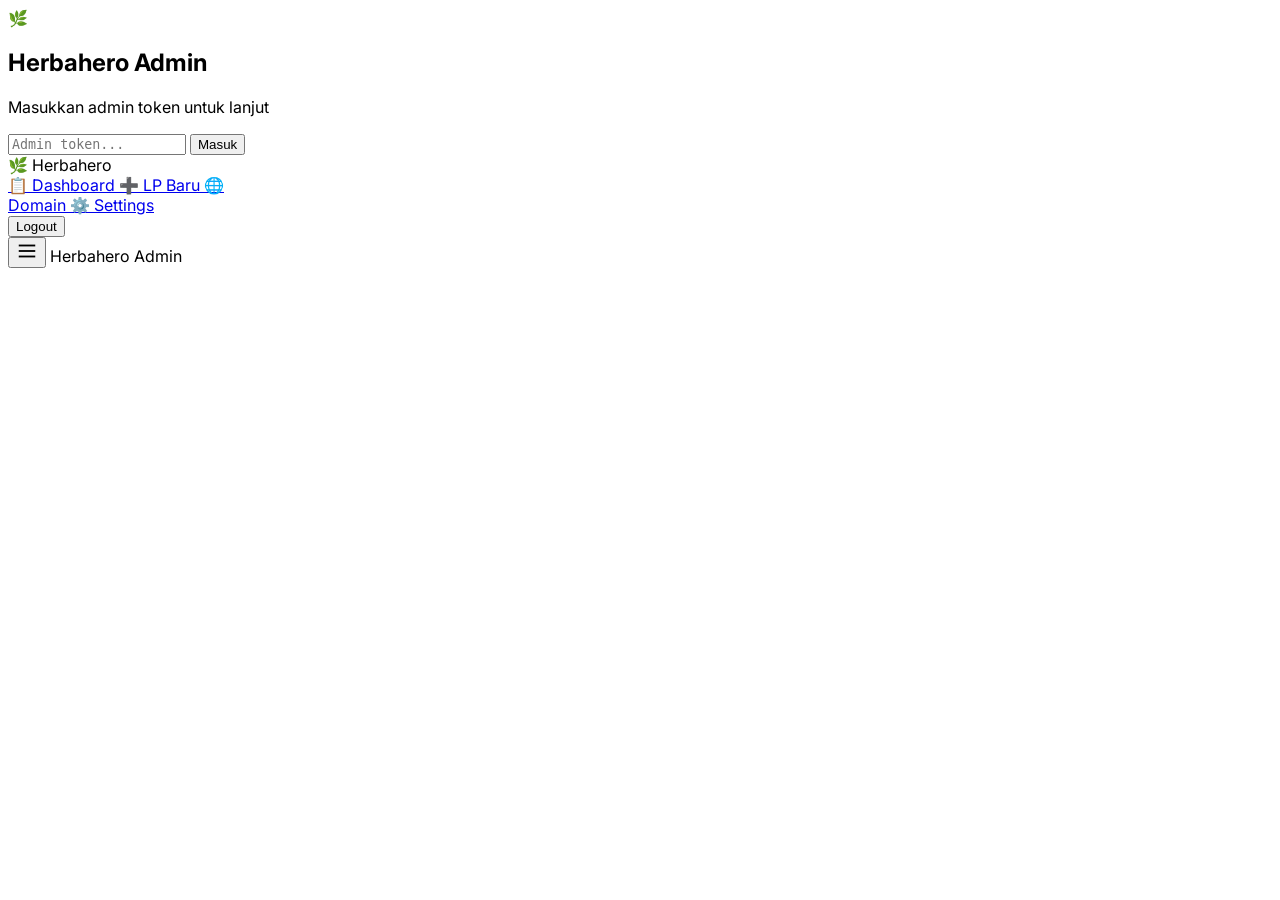
==== commit 54d9db1c: "feat: Phase 1 — CF Worker router + KV API + LP shell + admin SPA - worker/index.js: Cloudflare Worke" ====
--- a/admin/index.html
+++ b/admin/index.html
@@ -1,324 +1,694 @@
 <!DOCTYPE html>
 <html lang="id">
 <head>
-<meta charset="UTF-8">
-<meta name="viewport" content="width=device-width, initial-scale=1.0">
-<title>Order Management Dashboard</title>
-<link rel="stylesheet" href="../assets/style.css">
-<script>
-const ADMIN_CONFIG = {
-  password: "admin123",
-  webhookUrl: "https://script.google.com/macros/s/XXXXX/exec"
-};
-</script>
+  <meta charset="UTF-8">
+  <meta name="viewport" content="width=device-width, initial-scale=1.0">
+  <title>Herbahero Admin</title>
+  <script src="https://cdn.tailwindcss.com"></script>
+  <link href="https://fonts.googleapis.com/css2?family=Inter:wght@400;500;600;700&display=swap" rel="stylesheet">
+  <style>
+    body { font-family: 'Inter', sans-serif; }
+    .sidebar { width: 220px; }
+    @media (max-width: 768px) { .sidebar { display: none; } .sidebar.open { display: flex; position: fixed; z-index: 50; top: 0; left: 0; height: 100vh; } }
+    .page { display: none; } .page.active { display: block; }
+    .pkg-row input { padding: 6px 10px; border: 1px solid #d1d5db; border-radius: 6px; font-size: 0.85rem; }
+    .drop-zone { border: 2px dashed #6366f1; border-radius: 12px; padding: 32px; text-align: center; cursor: pointer; transition: background 0.2s; }
+    .drop-zone:hover, .drop-zone.drag-over { background: #eef2ff; }
+    .badge-active { background: #dcfce7; color: #166534; }
+    .badge-draft { background: #f3f4f6; color: #6b7280; }
+    input[type=password] { font-family: monospace; }
+  </style>
 </head>
-<body>
-
-<!-- Login Screen -->
-<div class="admin-login" id="loginScreen">
-  <div class="login-box">
-    <h1>🔐 Dashboard Login</h1>
-    <p>Masukkan password untuk akses dashboard</p>
-    <input type="password" id="passInput" placeholder="Password" onkeydown="if(event.key==='Enter')doLogin()">
-    <button onclick="doLogin()">Masuk</button>
-    <div class="login-error" id="loginErr">Password salah</div>
+<body class="bg-gray-50 min-h-screen">
+
+<!-- Auth Modal -->
+<div id="auth-modal" class="fixed inset-0 bg-black/60 z-50 flex items-center justify-center" style="display:none!important">
+  <div class="bg-white rounded-2xl p-8 w-full max-w-sm mx-4 shadow-2xl">
+    <div class="text-center mb-6">
+      <div class="text-3xl mb-2">🌿</div>
+      <h2 class="text-xl font-bold text-gray-900">Herbahero Admin</h2>
+      <p class="text-sm text-gray-500 mt-1">Masukkan admin token untuk lanjut</p>
+    </div>
+    <input id="auth-input" type="password" placeholder="Admin token..." class="w-full border border-gray-300 rounded-xl px-4 py-3 text-sm mb-3 outline-none focus:border-indigo-500">
+    <button onclick="doLogin()" class="w-full bg-indigo-600 text-white rounded-xl py-3 font-semibold text-sm hover:bg-indigo-700">Masuk</button>
   </div>
 </div>
 
-<!-- Dashboard -->
-<div class="admin-wrap" id="dashboard">
-  <div class="admin-header">
-    <h1>📦 Order Management</h1>
-    <div style="display:flex;gap:8px;align-items:center">
-      <button onclick="loadOrders()" style="padding:6px 12px;background:#dbeafe;border:1px solid #2563eb;border-radius:6px;cursor:pointer;font-size:.85rem;color:#2563eb">🔄 Refresh</button>
-      <button class="btn-logout" onclick="doLogout()">Logout</button>
+<div class="flex h-screen overflow-hidden">
+
+  <!-- Sidebar -->
+  <aside class="sidebar bg-white border-r border-gray-200 flex flex-col py-6 px-3 flex-shrink-0">
+    <div class="flex items-center gap-2 px-3 mb-8">
+      <span class="text-xl">🌿</span>
+      <span class="font-bold text-gray-900">Herbahero</span>
     </div>
-  </div>
-
-  <div class="stats-row" style="grid-template-columns:repeat(auto-fit,minmax(130px,1fr))">
-    <div class="stat-card total"><div class="stat-num" id="statTotal">0</div><div class="stat-label">Total Order</div></div>
-    <div class="stat-card pending"><div class="stat-num" id="statPending">0</div><div class="stat-label">Pending</div></div>
-    <div class="stat-card process"><div class="stat-num" id="statProcess">0</div><div class="stat-label">Diproses</div></div>
-    <div class="stat-card done"><div class="stat-num" id="statDone">0</div><div class="stat-label">Selesai</div></div>
-    <div class="stat-card" style="border-left:3px solid #2563eb"><div class="stat-num" id="statRevenue" style="color:#2563eb;font-size:1.2rem">Rp 0</div><div class="stat-label">Total Revenue</div></div>
-  </div>
-
-  <div class="admin-toolbar">
-    <input type="text" id="searchInput" placeholder="Cari nama / WA / produk..." oninput="filterOrders()">
-    <select id="statusFilter" onchange="filterOrders()">
-      <option value="">Semua Status</option>
-      <option value="Pending">🟡 Pending</option>
-      <option value="Diproses">🔵 Diproses</option>
-      <option value="Dikirim">📦 Dikirim</option>
-      <option value="Selesai">✅ Selesai</option>
-    </select>
-    <input type="date" id="dateFrom" onchange="filterOrders()" title="Dari tanggal" style="max-width:150px">
-    <input type="date" id="dateTo" onchange="filterOrders()" title="Sampai tanggal" style="max-width:150px">
-    <button class="btn-export" onclick="exportCSV()">📥 Export CSV</button>
-  </div>
-
-  <div class="orders-table-wrap">
-    <div id="loadingState" style="text-align:center;padding:40px;color:#9ca3af">Memuat data...</div>
-    <table class="orders-table" id="ordersTable" style="display:none">
-      <thead>
-        <tr><th>No</th><th>Tanggal</th><th>Nama</th><th>WA</th><th>Produk</th><th>Qty</th><th>Total</th><th>Bayar</th><th>Status</th><th>Aksi</th></tr>
-      </thead>
-      <tbody id="ordersBody"></tbody>
-    </table>
-    <div class="empty-state" id="emptyState" style="display:none">
-      <div style="font-size:3rem;margin-bottom:12px">📭</div>
-      <h3 style="font-size:1rem;color:#6b7280;margin-bottom:4px">Belum ada order</h3>
-      <p style="font-size:.88rem;color:#9ca3af">Order dari landing page akan muncul di sini.</p>
+    <nav class="flex flex-col gap-1">
+      <a href="#/" class="nav-link flex items-center gap-3 px-3 py-2.5 rounded-xl text-sm font-medium text-gray-700 hover:bg-gray-100 transition-colors">
+        <span>📋</span> Dashboard
+      </a>
+      <a href="#/new" class="nav-link flex items-center gap-3 px-3 py-2.5 rounded-xl text-sm font-medium text-gray-700 hover:bg-gray-100 transition-colors">
+        <span>➕</span> LP Baru
+      </a>
+      <a href="#/domains" class="nav-link flex items-center gap-3 px-3 py-2.5 rounded-xl text-sm font-medium text-gray-700 hover:bg-gray-100 transition-colors">
+        <span>🌐</span> Domain
+      </a>
+      <a href="#/settings" class="nav-link flex items-center gap-3 px-3 py-2.5 rounded-xl text-sm font-medium text-gray-700 hover:bg-gray-100 transition-colors">
+        <span>⚙️</span> Settings
+      </a>
+    </nav>
+    <div class="mt-auto px-3">
+      <button onclick="doLogout()" class="w-full text-left text-sm text-gray-400 hover:text-red-500 py-2">Logout</button>
     </div>
-  </div>
+  </aside>
+
+  <!-- Main -->
+  <main class="flex-1 overflow-y-auto">
+
+    <!-- Top bar -->
+    <div class="bg-white border-b border-gray-200 px-4 py-3 flex items-center gap-3 md:hidden sticky top-0 z-10">
+      <button onclick="toggleSidebar()" class="text-gray-500 hover:text-gray-900">
+        <svg width="22" height="22" fill="none" stroke="currentColor" stroke-width="2" viewBox="0 0 24 24">
+          <line x1="3" y1="6" x2="21" y2="6"/><line x1="3" y1="12" x2="21" y2="12"/><line x1="3" y1="18" x2="21" y2="18"/>
+        </svg>
+      </button>
+      <span class="font-semibold text-gray-900">Herbahero Admin</span>
+    </div>
+
+    <div class="max-w-4xl mx-auto p-4 md:p-8">
+
+      <!-- Dashboard page -->
+      <div id="page-dashboard" class="page">
+        <div class="flex items-center justify-between mb-6">
+          <h1 class="text-2xl font-bold text-gray-900">Landing Pages</h1>
+          <a href="#/new" class="bg-indigo-600 text-white px-4 py-2 rounded-xl text-sm font-semibold hover:bg-indigo-700">+ LP Baru</a>
+        </div>
+        <div id="lp-list" class="space-y-3">
+          <div class="text-gray-400 text-sm">Memuat...</div>
+        </div>
+      </div>
+
+      <!-- New/Edit LP page -->
+      <div id="page-form" class="page">
+        <div class="flex items-center gap-3 mb-6">
+          <a href="#/" class="text-gray-400 hover:text-gray-600 text-sm">← Kembali</a>
+          <h1 class="text-2xl font-bold text-gray-900" id="form-title">LP Baru</h1>
+        </div>
+        <form onsubmit="saveLP(event)" class="space-y-5">
+
+          <div class="bg-white rounded-2xl p-5 shadow-sm space-y-4">
+            <h3 class="font-semibold text-gray-900">Info Produk</h3>
+            <div>
+              <label class="block text-sm font-medium text-gray-700 mb-1">Nama Produk *</label>
+              <input id="f-productName" type="text" required placeholder="Anget Pol Jamu Herbal"
+                class="w-full border border-gray-300 rounded-xl px-4 py-2.5 text-sm outline-none focus:border-indigo-500"
+                oninput="autoSlug()">
+            </div>
+            <div>
+              <label class="block text-sm font-medium text-gray-700 mb-1">Slug (URL) *</label>
+              <div class="flex items-center gap-2">
+                <span class="text-sm text-gray-400 whitespace-nowrap">/</span>
+                <input id="f-slug" type="text" required placeholder="angetpol"
+                  class="flex-1 border border-gray-300 rounded-xl px-4 py-2.5 text-sm outline-none focus:border-indigo-500 font-mono">
+              </div>
+              <p class="text-xs text-gray-400 mt-1">Hanya huruf, angka, dan tanda hubung</p>
+            </div>
+            <div>
+              <label class="block text-sm font-medium text-gray-700 mb-1">Status</label>
+              <select id="f-status" class="border border-gray-300 rounded-xl px-4 py-2.5 text-sm outline-none focus:border-indigo-500">
+                <option value="active">Aktif</option>
+                <option value="draft">Draft</option>
+              </select>
+            </div>
+          </div>
+
+          <div class="bg-white rounded-2xl p-5 shadow-sm space-y-4">
+            <div class="flex items-center justify-between">
+              <h3 class="font-semibold text-gray-900">Paket Produk</h3>
+              <button type="button" onclick="addPkg()" class="text-indigo-600 text-sm font-medium hover:text-indigo-800">+ Tambah Paket</button>
+            </div>
+            <div id="pkg-rows" class="space-y-2"></div>
+          </div>
+
+          <div class="bg-white rounded-2xl p-5 shadow-sm space-y-4">
+            <h3 class="font-semibold text-gray-900">Pembayaran</h3>
+            <div>
+              <label class="block text-sm font-medium text-gray-700 mb-2">Metode *</label>
+              <div class="flex gap-3">
+                <label class="flex items-center gap-2 cursor-pointer">
+                  <input type="radio" name="payment-method" value="bank_transfer" id="pm-bt" onchange="toggleBank()"> 
+                  <span class="text-sm">Bank Transfer</span>
+                </label>
+                <label class="flex items-center gap-2 cursor-pointer">
+                  <input type="radio" name="payment-method" value="cod" id="pm-cod" onchange="toggleBank()" checked>
+                  <span class="text-sm">COD</span>
+                </label>
+              </div>
+            </div>
+            <div id="bank-fields" class="space-y-3" style="display:none">
+              <div>
+                <label class="block text-sm font-medium text-gray-700 mb-1">Nama Bank</label>
+                <input id="f-bankName" type="text" placeholder="BCA, BRI, Mandiri..." class="w-full border border-gray-300 rounded-xl px-4 py-2.5 text-sm outline-none focus:border-indigo-500">
+              </div>
+              <div>
+                <label class="block text-sm font-medium text-gray-700 mb-1">Nomor Rekening</label>
+                <input id="f-accountNumber" type="text" placeholder="1234567890" class="w-full border border-gray-300 rounded-xl px-4 py-2.5 text-sm outline-none focus:border-indigo-500">
+              </div>
+              <div>
+                <label class="block text-sm font-medium text-gray-700 mb-1">Atas Nama</label>
+                <input id="f-accountName" type="text" placeholder="PT Herbahero" class="w-full border border-gray-300 rounded-xl px-4 py-2.5 text-sm outline-none focus:border-indigo-500">
+              </div>
+            </div>
+          </div>
+
+          <div class="bg-white rounded-2xl p-5 shadow-sm space-y-4">
+            <h3 class="font-semibold text-gray-900">Integrasi</h3>
+            <div>
+              <label class="block text-sm font-medium text-gray-700 mb-1">Nomor WhatsApp</label>
+              <input id="f-waNumber" type="tel" placeholder="6281234567890" class="w-full border border-gray-300 rounded-xl px-4 py-2.5 text-sm outline-none focus:border-indigo-500">
+              <p class="text-xs text-gray-400 mt-1">Format: 62xxx tanpa tanda + atau spasi</p>
+            </div>
+            <div>
+              <label class="block text-sm font-medium text-gray-700 mb-1">GAS Webhook URL</label>
+              <input id="f-gasWebhookUrl" type="url" placeholder="https://script.google.com/macros/s/..." class="w-full border border-gray-300 rounded-xl px-4 py-2.5 text-sm outline-none focus:border-indigo-500">
+            </div>
+            <div>
+              <label class="block text-sm font-medium text-gray-700 mb-1">FB Pixel ID <span class="text-gray-400 font-normal">(opsional)</span></label>
+              <input id="f-pixelId" type="text" placeholder="Kosongkan untuk pakai pixel global" class="w-full border border-gray-300 rounded-xl px-4 py-2.5 text-sm outline-none focus:border-indigo-500">
+            </div>
+          </div>
+
+          <!-- JPG Upload (only on edit) -->
+          <div class="bg-white rounded-2xl p-5 shadow-sm space-y-4" id="jpg-section" style="display:none">
+            <h3 class="font-semibold text-gray-900">Gambar LP</h3>
+            <img id="jpg-preview" src="" alt="" class="w-full rounded-xl mb-3" style="display:none">
+            <div class="drop-zone" id="drop-zone" onclick="document.getElementById('jpg-input').click()">
+              <div class="text-3xl mb-2">🖼️</div>
+              <p class="text-sm font-medium text-gray-700">Drop JPG/PNG di sini atau klik untuk pilih</p>
+              <p class="text-xs text-gray-400 mt-1">Rekomendasi: 750×1334px (rasio 9:16)</p>
+            </div>
+            <input type="file" id="jpg-input" accept="image/*" class="hidden" onchange="uploadJpg(event)">
+            <div id="upload-status" class="text-sm text-center" style="display:none"></div>
+          </div>
+
+          <button type="submit" id="save-btn" class="w-full bg-indigo-600 text-white rounded-xl py-3 font-semibold hover:bg-indigo-700 transition-colors">
+            Simpan LP
+          </button>
+        </form>
+      </div>
+
+      <!-- Settings page -->
+      <div id="page-settings" class="page">
+        <h1 class="text-2xl font-bold text-gray-900 mb-6">Settings Global</h1>
+        <form onsubmit="saveSettings(event)" class="space-y-5">
+
+          <div class="bg-white rounded-2xl p-5 shadow-sm space-y-4">
+            <h3 class="font-semibold text-gray-900">Gudang Asal (Ongkir)</h3>
+            <div>
+              <label class="block text-sm font-medium text-gray-700 mb-1">Nama Kota/Kecamatan</label>
+              <input id="s-warehouseCity" type="text" placeholder="Jakarta Selatan" class="w-full border border-gray-300 rounded-xl px-4 py-2.5 text-sm outline-none focus:border-indigo-500">
+            </div>
+            <div>
+              <label class="block text-sm font-medium text-gray-700 mb-1">City ID (dari RajaOngkir)</label>
+              <input id="s-warehouseCityId" type="text" placeholder="151" class="w-full border border-gray-300 rounded-xl px-4 py-2.5 text-sm outline-none focus:border-indigo-500 font-mono">
+            </div>
+          </div>
+
+          <div class="bg-white rounded-2xl p-5 shadow-sm space-y-4">
+            <h3 class="font-semibold text-gray-900">API Lincah (Ongkir)</h3>
+            <p class="text-xs text-gray-400">Agregator kurir. Isi setelah dapat dokumentasi endpoint dari member area Lincah.</p>
+            <div>
+              <label class="block text-sm font-medium text-gray-700 mb-1">API Key</label>
+              <div class="flex gap-2">
+                <input id="s-lincahApiKey" type="password" placeholder="API key Lincah" class="flex-1 border border-gray-300 rounded-xl px-4 py-2.5 text-sm outline-none focus:border-indigo-500">
+                <button type="button" onclick="togglePwd('s-lincahApiKey')" class="px-3 text-gray-400 hover:text-gray-600 text-sm border border-gray-300 rounded-xl">👁</button>
+              </div>
+            </div>
+            <div>
+              <label class="block text-sm font-medium text-gray-700 mb-1">Base URL</label>
+              <input id="s-lincahApiUrl" type="url" placeholder="https://api.lincah.id/v1 (nanti diisi)" class="w-full border border-gray-300 rounded-xl px-4 py-2.5 text-sm outline-none focus:border-indigo-500">
+              <p class="text-xs text-gray-400 mt-1">Kosongkan dulu — LP otomatis pakai tarif statis sementara</p>
+            </div>
+          </div>
+
+          <div class="bg-white rounded-2xl p-5 shadow-sm space-y-4">
+            <h3 class="font-semibold text-gray-900">Analytics & Tracking</h3>
+            <div>
+              <label class="block text-sm font-medium text-gray-700 mb-1">Default GAS Webhook URL</label>
+              <input id="s-gasWebhookUrl" type="url" placeholder="https://script.google.com/..." class="w-full border border-gray-300 rounded-xl px-4 py-2.5 text-sm outline-none focus:border-indigo-500">
+            </div>
+            <div>
+              <label class="block text-sm font-medium text-gray-700 mb-1">Default FB Pixel ID</label>
+              <input id="s-fbPixelId" type="text" placeholder="123456789012345" class="w-full border border-gray-300 rounded-xl px-4 py-2.5 text-sm outline-none focus:border-indigo-500">
+            </div>
+            <div>
+              <label class="block text-sm font-medium text-gray-700 mb-1">Default CAPI Token</label>
+              <div class="flex gap-2">
+                <input id="s-capiToken" type="password" placeholder="EAAxxxxxxx" class="flex-1 border border-gray-300 rounded-xl px-4 py-2.5 text-sm outline-none focus:border-indigo-500">
+                <button type="button" onclick="togglePwd('s-capiToken')" class="px-3 text-gray-400 hover:text-gray-600 text-sm border border-gray-300 rounded-xl">👁</button>
+              </div>
+            </div>
+          </div>
+
+          <div class="bg-white rounded-2xl p-5 shadow-sm space-y-4">
+            <h3 class="font-semibold text-gray-900">Security</h3>
+            <div>
+              <label class="block text-sm font-medium text-gray-700 mb-1">Admin Token</label>
+              <div class="flex gap-2">
+                <input id="s-adminToken" type="password" placeholder="Token rahasia untuk admin" class="flex-1 border border-gray-300 rounded-xl px-4 py-2.5 text-sm outline-none focus:border-indigo-500">
+                <button type="button" onclick="togglePwd('s-adminToken')" class="px-3 text-gray-400 hover:text-gray-600 text-sm border border-gray-300 rounded-xl">👁</button>
+              </div>
+              <p class="text-xs text-orange-500 mt-1">⚠️ Simpan dulu token lama sebelum diubah</p>
+            </div>
+          </div>
+
+          <button type="submit" class="w-full bg-indigo-600 text-white rounded-xl py-3 font-semibold hover:bg-indigo-700">
+            Simpan Settings
+          </button>
+        </form>
+      </div>
+
+      <!-- Domains page -->
+      <div id="page-domains" class="page">
+        <h1 class="text-2xl font-bold text-gray-900 mb-6">Custom Domain</h1>
+
+        <div class="bg-blue-50 border border-blue-200 rounded-xl p-4 mb-6 text-sm text-blue-800">
+          <strong>Cara pakai:</strong> Add domain di bawah, lalu set CNAME di DNS provider kamu:
+          <code class="bg-blue-100 px-1 rounded">your-domain.com → herbahero.my.id</code>
+        </div>
+
+        <div id="domains-list" class="space-y-3 mb-6">
+          <div class="text-gray-400 text-sm">Memuat...</div>
+        </div>
+
+        <div class="bg-white rounded-2xl p-5 shadow-sm">
+          <h3 class="font-semibold text-gray-900 mb-4">Tambah Domain</h3>
+          <div class="space-y-3">
+            <div>
+              <label class="block text-sm font-medium text-gray-700 mb-1">Domain</label>
+              <input id="d-domain" type="text" placeholder="angetpol.com" class="w-full border border-gray-300 rounded-xl px-4 py-2.5 text-sm outline-none focus:border-indigo-500">
+            </div>
+            <div>
+              <label class="block text-sm font-medium text-gray-700 mb-1">Slug LP</label>
+              <select id="d-slug" class="w-full border border-gray-300 rounded-xl px-4 py-2.5 text-sm outline-none focus:border-indigo-500">
+                <option value="">Pilih LP...</option>
+              </select>
+            </div>
+            <button onclick="addDomain()" class="w-full bg-indigo-600 text-white rounded-xl py-2.5 text-sm font-semibold hover:bg-indigo-700">
+              Tambah Domain
+            </button>
+          </div>
+          <div id="dns-instructions" class="mt-4" style="display:none"></div>
+        </div>
+      </div>
+
+    </div>
+  </main>
 </div>
 
-<!-- Order Detail Modal -->
-<div class="modal-overlay" id="orderModal">
-  <div class="modal-box">
-    <h3>Detail Order <button class="modal-close" onclick="closeModal()">&times;</button></h3>
-    <div id="modalContent"></div>
-  </div>
-</div>
-
 <!-- Toast -->
-<div class="toast" id="toast"></div>
+<div id="toast" class="fixed bottom-4 right-4 bg-gray-900 text-white px-4 py-3 rounded-xl text-sm font-medium shadow-xl z-50 transition-all" style="display:none"></div>
 
 <script>
-(function(){
-  var allOrders = [];
-  var filteredOrders = [];
-
-  // Check session
-  if(localStorage.getItem('admin_logged_in')==='true'){showDashboard();}
-
-  window.doLogin = function(){
-    var pass = document.getElementById('passInput').value;
-    if(pass === ADMIN_CONFIG.password){
-      localStorage.setItem('admin_logged_in','true');
-      showDashboard();
-    } else {
-      var err = document.getElementById('loginErr');
-      err.style.display='block';
-      setTimeout(function(){err.style.display='none';},2000);
-    }
+// ── Auth ─────────────────────────────────────────────────────────────────────
+function getToken() { return sessionStorage.getItem('adminToken') || ''; }
+function doLogin() {
+  const v = document.getElementById('auth-input').value.trim();
+  if (!v) return;
+  sessionStorage.setItem('adminToken', v);
+  document.getElementById('auth-modal').style.display = 'none';
+  route();
+}
+function doLogout() {
+  sessionStorage.removeItem('adminToken');
+  showAuth();
+}
+function showAuth() {
+  document.getElementById('auth-modal').style.removeProperty('display');
+}
+document.getElementById('auth-input').addEventListener('keydown', e => { if (e.key === 'Enter') doLogin(); });
+
+// ── API ──────────────────────────────────────────────────────────────────────
+async function api(method, path, body) {
+  const opts = {
+    method,
+    headers: { 'Authorization': 'Bearer ' + getToken(), 'Content-Type': 'application/json' }
   };
-
-  window.doLogout = function(){
-    localStorage.removeItem('admin_logged_in');
-    document.getElementById('dashboard').style.display='none';
-    document.getElementById('loginScreen').style.display='flex';
-  };
-
-  function showDashboard(){
-    document.getElementById('loginScreen').style.display='none';
-    document.getElementById('dashboard').style.display='block';
-    loadOrders();
-  }
-
-  window.loadOrders = function(){
-    document.getElementById('loadingState').style.display='block';
-    document.getElementById('ordersTable').style.display='none';
-    document.getElementById('emptyState').style.display='none';
-
-    fetch(ADMIN_CONFIG.webhookUrl + '?action=get_orders')
-    .then(function(r){return r.json();})
-    .then(function(d){
-      if(d.success && d.orders){
-        allOrders = d.orders.reverse(); // newest first
-        updateStats();
-        filterOrders();
-      } else {
-        document.getElementById('loadingState').innerHTML = '<span style="color:#dc2626">Gagal memuat: '+(d.error||'Unknown error')+'</span>';
-      }
-    })
-    .catch(function(err){
-      document.getElementById('loadingState').innerHTML = '<span style="color:#dc2626">Error koneksi: '+err.message+'<br><small>Pastikan URL webhook sudah benar dan GAS sudah di-deploy</small></span>';
-    });
-  };
-
-  function updateStats(){
-    var total=allOrders.length, pending=0, process=0, done=0, revenue=0;
-    allOrders.forEach(function(o){
-      var s = (o.status||'').toLowerCase();
-      if(s==='pending') pending++;
-      else if(s==='diproses') process++;
-      else if(s==='selesai'||s==='dikirim') done++;
-      revenue += parseInt(o.total)||0;
-    });
-    document.getElementById('statTotal').textContent = total;
-    document.getElementById('statPending').textContent = pending;
-    document.getElementById('statProcess').textContent = process;
-    document.getElementById('statDone').textContent = done;
-    document.getElementById('statRevenue').textContent = 'Rp '+revenue.toLocaleString('id-ID');
-  }
-
-  function renderOrders(orders){
-    document.getElementById('loadingState').style.display='none';
-    if(!orders.length){
-      document.getElementById('ordersTable').style.display='none';
-      document.getElementById('emptyState').style.display='block';
+  if (body) opts.body = JSON.stringify(body);
+  const r = await fetch(path, opts);
+  if (r.status === 401) { showAuth(); throw new Error('Unauthorized'); }
+  return r.json();
+}
+
+// ── Toast ────────────────────────────────────────────────────────────────────
+function toast(msg, type = 'ok') {
+  const el = document.getElementById('toast');
+  el.textContent = msg;
+  el.style.background = type === 'ok' ? '#16a34a' : '#dc2626';
+  el.style.display = 'block';
+  setTimeout(() => el.style.display = 'none', 3000);
+}
+
+// ── Router ───────────────────────────────────────────────────────────────────
+function route() {
+  if (!getToken()) { showAuth(); return; }
+  const hash = location.hash || '#/';
+  document.querySelectorAll('.page').forEach(p => p.classList.remove('active'));
+  document.querySelectorAll('.nav-link').forEach(l => l.classList.remove('bg-indigo-50', 'text-indigo-700'));
+
+  if (hash === '#/' || hash === '') {
+    showPage('dashboard'); loadDashboard();
+    highlightNav('#/');
+  } else if (hash === '#/new') {
+    showPage('form'); setupFormNew();
+    highlightNav('#/new');
+  } else if (hash.startsWith('#/edit/')) {
+    const slug = hash.replace('#/edit/', '');
+    showPage('form'); setupFormEdit(slug);
+  } else if (hash === '#/settings') {
+    showPage('settings'); loadSettings();
+    highlightNav('#/settings');
+  } else if (hash === '#/domains') {
+    showPage('domains'); loadDomains();
+    highlightNav('#/domains');
+  }
+}
+
+function showPage(name) {
+  document.getElementById('page-' + name).classList.add('active');
+}
+function highlightNav(href) {
+  document.querySelectorAll('.nav-link').forEach(l => {
+    if (l.getAttribute('href') === href) l.classList.add('bg-indigo-50', 'text-indigo-700');
+  });
+}
+
+window.addEventListener('hashchange', route);
+window.addEventListener('DOMContentLoaded', route);
+
+// ── Dashboard ────────────────────────────────────────────────────────────────
+async function loadDashboard() {
+  const el = document.getElementById('lp-list');
+  el.innerHTML = '<div class="text-gray-400 text-sm">Memuat...</div>';
+  try {
+    const { data: slugs } = await api('GET', '/api/slugs');
+    if (!slugs || !slugs.length) {
+      el.innerHTML = '<div class="bg-white rounded-2xl p-8 text-center text-gray-400"><div class="text-4xl mb-3">📭</div><p>Belum ada LP. <a href="#/new" class="text-indigo-600 font-medium">Buat yang pertama →</a></p></div>';
       return;
     }
-    document.getElementById('ordersTable').style.display='table';
-    document.getElementById('emptyState').style.display='none';
-    var html='';
-    orders.forEach(function(o,i){
-      var badge='badge-pending',statusLabel=o.status||'Pending';
-      var s=(o.status||'').toLowerCase();
-      if(s==='diproses') badge='badge-process';
-      else if(s==='dikirim') badge='badge-shipped';
-      else if(s==='selesai') badge='badge-done';
-      html += '<tr style="cursor:pointer" onclick="showOrderDetail('+i+')">';
-      html += '<td>'+(i+1)+'</td>';
-      html += '<td style="white-space:nowrap">'+(o.timestamp||'-')+'</td>';
-      html += '<td><strong>'+esc(o.nama||'')+'</strong></td>';
-      html += '<td><a href="https://wa.me/'+cleanWa(o.wa)+'" target="_blank" onclick="event.stopPropagation()">'+esc(o.wa||'')+'</a></td>';
-      html += '<td>'+esc(o.produk||'')+'</td>';
-      html += '<td>'+(o.qty||1)+'</td>';
-      html += '<td><strong>Rp '+(parseInt(o.total)||0).toLocaleString('id-ID')+'</strong></td>';
-      html += '<td>'+esc(o.metodebayar||o.metodeBayar||'')+'</td>';
-      html += '<td><span class="badge '+badge+'">'+statusLabel+'</span></td>';
-      html += '<td><select class="status-select" onclick="event.stopPropagation()" onchange="updateStatus(\''+o.id+'\',this.value)">';
-      ['Pending','Diproses','Dikirim','Selesai'].forEach(function(st){
-        html += '<option value="'+st+'"'+(st===statusLabel?' selected':'')+'>'+st+'</option>';
-      });
-      html += '</select></td></tr>';
-    });
-    document.getElementById('ordersBody').innerHTML = html;
-  }
-
-  window.filterOrders = function(){
-    var q = document.getElementById('searchInput').value.toLowerCase();
-    var sf = document.getElementById('statusFilter').value;
-    var dateFrom = document.getElementById('dateFrom').value;
-    var dateTo = document.getElementById('dateTo').value;
-
-    filteredOrders = allOrders.filter(function(o){
-      var matchSearch = !q || (o.nama||'').toLowerCase().indexOf(q)>-1 || (o.wa||'').indexOf(q)>-1 || (o.produk||'').toLowerCase().indexOf(q)>-1;
-      var matchStatus = !sf || o.status===sf;
-      var matchDate = true;
-      if(dateFrom || dateTo){
-        var orderDate = parseOrderDate(o.timestamp||'');
-        if(orderDate){
-          if(dateFrom){
-            var from = new Date(dateFrom); from.setHours(0,0,0,0);
-            if(orderDate < from) matchDate = false;
-          }
-          if(dateTo){
-            var to = new Date(dateTo); to.setHours(23,59,59,999);
-            if(orderDate > to) matchDate = false;
-          }
-        }
-      }
-      return matchSearch && matchStatus && matchDate;
-    });
-    renderOrders(filteredOrders);
+    const configs = await Promise.all(slugs.map(s => api('GET', '/api/slugs/' + s).then(r => r.data).catch(() => null)));
+    el.innerHTML = configs.filter(Boolean).map(cfg => `
+      <div class="bg-white rounded-2xl p-4 shadow-sm flex items-center gap-4">
+        <div class="flex-1 min-w-0">
+          <div class="flex items-center gap-2 mb-1">
+            <span class="font-semibold text-gray-900 truncate">${esc(cfg.productName)}</span>
+            <span class="px-2 py-0.5 rounded-full text-xs font-medium ${cfg.status === 'active' ? 'badge-active' : 'badge-draft'}">${cfg.status === 'active' ? 'Aktif' : 'Draft'}</span>
+          </div>
+          <div class="text-sm text-gray-500">/${esc(cfg.slug)}</div>
+          ${cfg.customDomain ? `<a href="https://${esc(cfg.customDomain)}" target="_blank" class="text-xs text-indigo-500 hover:underline">${esc(cfg.customDomain)}</a>` : ''}
+        </div>
+        <div class="flex items-center gap-2 flex-shrink-0">
+          <a href="/${esc(cfg.slug)}" target="_blank" class="px-3 py-1.5 text-xs border border-gray-200 rounded-lg text-gray-600 hover:bg-gray-50">Preview</a>
+          <a href="#/edit/${esc(cfg.slug)}" class="px-3 py-1.5 text-xs bg-indigo-50 text-indigo-600 rounded-lg font-medium hover:bg-indigo-100">Edit</a>
+          <button onclick="deleteLP('${esc(cfg.slug)}')" class="px-3 py-1.5 text-xs text-red-500 hover:bg-red-50 rounded-lg">Hapus</button>
+        </div>
+      </div>`).join('');
+  } catch(e) {
+    el.innerHTML = '<div class="text-red-500 text-sm">Error memuat data: ' + esc(e.message) + '</div>';
+  }
+}
+
+async function deleteLP(slug) {
+  if (!confirm('Hapus LP "' + slug + '"? Tidak bisa dibatalkan.')) return;
+  await api('DELETE', '/api/slugs/' + slug);
+  toast('LP dihapus'); loadDashboard();
+}
+
+// ── LP Form ──────────────────────────────────────────────────────────────────
+let editingSlug = null;
+
+function setupFormNew() {
+  editingSlug = null;
+  document.getElementById('form-title').textContent = 'LP Baru';
+  document.getElementById('f-slug').disabled = false;
+  document.getElementById('jpg-section').style.display = 'none';
+  clearForm();
+  addPkg(); // default 1 pkg row
+}
+
+async function setupFormEdit(slug) {
+  editingSlug = slug;
+  document.getElementById('form-title').textContent = 'Edit LP';
+  document.getElementById('f-slug').disabled = true;
+  document.getElementById('jpg-section').style.display = 'block';
+  clearForm();
+  const { data: cfg } = await api('GET', '/api/slugs/' + slug);
+  fillForm(cfg);
+}
+
+function clearForm() {
+  ['f-productName','f-slug','f-waNumber','f-gasWebhookUrl','f-pixelId',
+   'f-bankName','f-accountNumber','f-accountName'].forEach(id => {
+    const el = document.getElementById(id);
+    if (el) el.value = '';
+  });
+  document.getElementById('f-status').value = 'active';
+  document.getElementById('pm-cod').checked = true;
+  document.getElementById('bank-fields').style.display = 'none';
+  document.getElementById('pkg-rows').innerHTML = '';
+  document.getElementById('jpg-preview').style.display = 'none';
+}
+
+function fillForm(cfg) {
+  document.getElementById('f-productName').value = cfg.productName || '';
+  document.getElementById('f-slug').value = cfg.slug || '';
+  document.getElementById('f-status').value = cfg.status || 'active';
+  document.getElementById('f-waNumber').value = cfg.waNumber || '';
+  document.getElementById('f-gasWebhookUrl').value = cfg.gasWebhookUrl || '';
+  document.getElementById('f-pixelId').value = cfg.analytics?.fbPixelId || '';
+
+  const pm = cfg.payment?.method || 'cod';
+  document.getElementById(pm === 'bank_transfer' ? 'pm-bt' : 'pm-cod').checked = true;
+  toggleBank();
+  if (pm === 'bank_transfer') {
+    document.getElementById('f-bankName').value = cfg.payment?.bankName || '';
+    document.getElementById('f-accountNumber').value = cfg.payment?.accountNumber || '';
+    document.getElementById('f-accountName').value = cfg.payment?.accountName || '';
+  }
+
+  document.getElementById('pkg-rows').innerHTML = '';
+  (cfg.packages || []).forEach(p => addPkg(p));
+
+  if (cfg.jpgUrl) {
+    const img = document.getElementById('jpg-preview');
+    img.src = cfg.jpgUrl; img.style.display = 'block';
+  }
+}
+
+function autoSlug() {
+  if (editingSlug) return;
+  const v = document.getElementById('f-productName').value;
+  document.getElementById('f-slug').value = v.toLowerCase()
+    .replace(/[^a-z0-9\s-]/g,'').replace(/\s+/g,'-').replace(/-+/g,'-').replace(/^-|-$/g,'');
+}
+
+function toggleBank() {
+  const bt = document.getElementById('pm-bt').checked;
+  document.getElementById('bank-fields').style.display = bt ? 'block' : 'none';
+}
+
+let pkgCount = 0;
+function addPkg(data = {}) {
+  const id = pkgCount++;
+  const row = document.createElement('div');
+  row.className = 'pkg-row flex items-center gap-2';
+  row.id = 'pkg-' + id;
+  row.innerHTML = `
+    <input type="text" placeholder="Label (cth: 1 Botol)" value="${esc(data.label||'')}" class="flex-1" data-field="label">
+    <input type="number" placeholder="Qty" value="${data.qty||1}" min="1" style="width:60px" data-field="qty">
+    <input type="number" placeholder="Harga" value="${data.price||''}" min="0" style="width:100px" data-field="price">
+    <button type="button" onclick="document.getElementById('pkg-${id}').remove()" class="text-red-400 hover:text-red-600 px-2 text-lg">×</button>`;
+  document.getElementById('pkg-rows').appendChild(row);
+}
+
+function getPackages() {
+  return [...document.querySelectorAll('.pkg-row')].map(row => ({
+    label: row.querySelector('[data-field=label]').value,
+    qty: parseInt(row.querySelector('[data-field=qty]').value) || 1,
+    price: parseInt(row.querySelector('[data-field=price]').value) || 0,
+  })).filter(p => p.label);
+}
+
+async function saveLP(e) {
+  e.preventDefault();
+  const btn = document.getElementById('save-btn');
+  btn.disabled = true; btn.textContent = 'Menyimpan...';
+
+  const pm = document.querySelector('input[name=payment-method]:checked')?.value || 'cod';
+  const payment = { method: pm };
+  if (pm === 'bank_transfer') {
+    payment.bankName = document.getElementById('f-bankName').value;
+    payment.accountNumber = document.getElementById('f-accountNumber').value;
+    payment.accountName = document.getElementById('f-accountName').value;
+  }
+
+  const pixelId = document.getElementById('f-pixelId').value.trim();
+  const body = {
+    productName: document.getElementById('f-productName').value,
+    slug: document.getElementById('f-slug').value,
+    status: document.getElementById('f-status').value,
+    packages: getPackages(),
+    payment,
+    waNumber: document.getElementById('f-waNumber').value,
+    gasWebhookUrl: document.getElementById('f-gasWebhookUrl').value,
+    analytics: pixelId ? { fbPixelId: pixelId } : {},
   };
 
-  function parseOrderDate(ts){
-    if(!ts) return null;
-    var d = new Date(ts);
-    if(!isNaN(d.getTime())) return d;
-    // Indonesian format "DD/MM/YYYY HH:mm:ss"
-    var m = ts.match(/(\d{1,2})\/(\d{1,2})\/(\d{4})/);
-    if(m) return new Date(parseInt(m[3]), parseInt(m[2])-1, parseInt(m[1]));
-    return null;
-  }
-
-  /* Order detail modal */
-  window.showOrderDetail = function(idx){
-    var o = filteredOrders[idx];
-    if(!o) return;
-    var h = '';
-    var fields = [
-      ['ID Order', o.id||'-'],
-      ['Tanggal', o.timestamp||'-'],
-      ['Nama', o.nama||'-'],
-      ['WhatsApp', o.wa||'-'],
-      ['Alamat', o.alamat||'-'],
-      ['Kecamatan', o.kecamatan||'-'],
-      ['Kota', o.kota||'-'],
-      ['Provinsi', o.provinsi||'-'],
-      ['Wilayah', o.wilayah||'-'],
-      ['Produk', o.produk||'-'],
-      ['Qty', ''+(o.qty||1)],
-      ['Ongkir', 'Rp '+(parseInt(o.ongkir)||0).toLocaleString('id-ID')],
-      ['Total', 'Rp '+(parseInt(o.total)||0).toLocaleString('id-ID')],
-      ['Pembayaran', o.metodebayar||o.metodeBayar||'-'],
-      ['Catatan', o.catatan||'-'],
-      ['LP Source', o.lpsource||o.lpSource||'-'],
-      ['UTM Source', o.utm_source||'-'],
-      ['UTM Medium', o.utm_medium||'-'],
-      ['UTM Campaign', o.utm_campaign||'-'],
-      ['Status', o.status||'Pending']
-    ];
-    fields.forEach(function(f){
-      if(f[1] && f[1]!=='-'){
-        h += '<div class="modal-row"><span class="lbl">'+f[0]+'</span><span class="val">'+esc(f[1])+'</span></div>';
-      }
-    });
-    h += '<div style="margin-top:16px;text-align:center"><a href="https://wa.me/'+cleanWa(o.wa)+'" target="_blank" style="display:inline-block;padding:10px 20px;background:#25d366;color:#fff;border-radius:8px;font-weight:600;text-decoration:none;font-size:.9rem">💬 Chat via WhatsApp</a></div>';
-    document.getElementById('modalContent').innerHTML = h;
-    document.getElementById('orderModal').classList.add('open');
+  try {
+    if (editingSlug) {
+      await api('PUT', '/api/slugs/' + editingSlug, body);
+      toast('LP berhasil diupdate ✅');
+    } else {
+      await api('POST', '/api/slugs', body);
+      toast('LP berhasil dibuat ✅');
+      location.hash = '#/';
+    }
+  } catch(err) {
+    toast('Error: ' + err.message, 'err');
+  }
+  btn.disabled = false; btn.textContent = 'Simpan LP';
+}
+
+// ── JPG Upload ───────────────────────────────────────────────────────────────
+const dz = document.getElementById('drop-zone');
+dz.addEventListener('dragover', e => { e.preventDefault(); dz.classList.add('drag-over'); });
+dz.addEventListener('dragleave', () => dz.classList.remove('drag-over'));
+dz.addEventListener('drop', e => { e.preventDefault(); dz.classList.remove('drag-over'); handleFile(e.dataTransfer.files[0]); });
+
+function uploadJpg(e) { handleFile(e.target.files[0]); }
+
+async function handleFile(file) {
+  if (!file || !editingSlug) return;
+  const status = document.getElementById('upload-status');
+  status.style.display = 'block'; status.textContent = '⏳ Mengupload...'; status.className = 'mt-2 text-sm text-center text-gray-500';
+
+  const fd = new FormData();
+  fd.append('jpg', file);
+
+  const r = await fetch('/api/slugs/' + editingSlug + '/upload', {
+    method: 'POST',
+    headers: { 'Authorization': 'Bearer ' + getToken() },
+    body: fd,
+  });
+  const j = await r.json();
+  if (j.ok) {
+    const img = document.getElementById('jpg-preview');
+    img.src = j.jpgUrl + '?t=' + Date.now(); img.style.display = 'block';
+    status.textContent = '✅ Upload berhasil'; status.className = 'mt-2 text-sm text-center text-green-600';
+  } else {
+    status.textContent = '❌ ' + (j.error || 'Upload gagal'); status.className = 'mt-2 text-sm text-center text-red-500';
+  }
+}
+
+// ── Settings ─────────────────────────────────────────────────────────────────
+async function loadSettings() {
+  const { data } = await api('GET', '/api/global');
+  if (!data) return;
+  document.getElementById('s-warehouseCity').value = data.warehouseOrigin?.city || '';
+  document.getElementById('s-warehouseCityId').value = data.warehouseOrigin?.cityId || '';
+  document.getElementById('s-lincahApiKey').value = data.lincahApiKey || '';
+  document.getElementById('s-lincahApiUrl').value = data.lincahApiUrl || '';
+  document.getElementById('s-gasWebhookUrl').value = data.gasWebhookUrl || '';
+  document.getElementById('s-fbPixelId').value = data.analytics?.fbPixelId || '';
+  document.getElementById('s-capiToken').value = data.analytics?.capiToken || '';
+}
+
+async function saveSettings(e) {
+  e.preventDefault();
+  const body = {
+    warehouseOrigin: {
+      city: document.getElementById('s-warehouseCity').value,
+      cityId: document.getElementById('s-warehouseCityId').value,
+    },
+    lincahApiKey: document.getElementById('s-lincahApiKey').value,
+    lincahApiUrl: document.getElementById('s-lincahApiUrl').value,
+    gasWebhookUrl: document.getElementById('s-gasWebhookUrl').value,
+    analytics: {
+      fbPixelId: document.getElementById('s-fbPixelId').value,
+      capiToken: document.getElementById('s-capiToken').value,
+    },
   };
-
-  window.closeModal = function(){
-    document.getElementById('orderModal').classList.remove('open');
-  };
-
-  // Escape key closes modal
-  document.addEventListener('keydown', function(e){
-    if(e.key==='Escape') closeModal();
-  });
-
-  // Click overlay to close
-  document.getElementById('orderModal').addEventListener('click', function(e){
-    if(e.target===this) closeModal();
-  });
-
-  window.updateStatus = function(id, status){
-    fetch(ADMIN_CONFIG.webhookUrl + '?action=update_status&id='+encodeURIComponent(id)+'&status='+encodeURIComponent(status))
-    .then(function(r){return r.json();})
-    .then(function(d){
-      if(d.success){
-        allOrders.forEach(function(o){if(o.id===id) o.status=status;});
-        updateStats();
-        filterOrders();
-        showToast('Status berhasil diupdate ke "'+status+'"', 'toast-success');
-      } else {
-        showToast('Gagal update: '+(d.error||''), 'toast-error');
-      }
-    })
-    .catch(function(){showToast('Error koneksi', 'toast-error');});
-  };
-
-  /* Toast notification */
-  function showToast(msg, cls){
-    var t = document.getElementById('toast');
-    t.textContent = msg;
-    t.className = 'toast '+(cls||'toast-info')+' show';
-    clearTimeout(showToast._timer);
-    showToast._timer = setTimeout(function(){t.classList.remove('show');}, 3000);
-  }
-
-  window.exportCSV = function(){
-    if(!allOrders.length){alert('Tidak ada data');return;}
-    var headers = ['ID','Tanggal','Nama','WA','Alamat','Kecamatan','Kota','Provinsi','Wilayah','Produk','Qty','Ongkir','Total','MetodeBayar','Catatan','Status','UTM_Source','UTM_Medium','UTM_Campaign'];
-    var rows = [headers.join(',')];
-    allOrders.forEach(function(o){
-      rows.push([o.id,'"'+(o.timestamp||'')+'"','"'+esc(o.nama||'')+'"',o.wa,'"'+esc(o.alamat||'')+'"','"'+esc(o.kecamatan||'')+'"','"'+esc(o.kota||'')+'"','"'+esc(o.provinsi||'')+'"','"'+esc(o.wilayah||'')+'"','"'+esc(o.produk||'')+'"',o.qty,o.ongkir,o.total,o.metodebayar||o.metodeBayar,'"'+esc(o.catatan||'')+'"',o.status,o.utm_source||'',o.utm_medium||'',o.utm_campaign||''].join(','));
-    });
-    var blob = new Blob([rows.join('\n')],{type:'text/csv'});
-    var a = document.createElement('a');
-    a.href = URL.createObjectURL(blob);
-    a.download = 'orders_'+new Date().toISOString().slice(0,10)+'.csv';
-    a.click();
-  };
-
-  function esc(s){return s?String(s).replace(/"/g,'""'):'';}
-  function cleanWa(w){return (w||'').replace(/[^0-9]/g,'').replace(/^0/,'62');}
-})();
+  const adminToken = document.getElementById('s-adminToken').value.trim();
+  if (adminToken) body.adminToken = adminToken;
+
+  await api('PUT', '/api/global', body);
+  if (adminToken) { sessionStorage.setItem('adminToken', adminToken); }
+  toast('Settings tersimpan ✅');
+}
+
+// ── Domains ──────────────────────────────────────────────────────────────────
+async function loadDomains() {
+  const [{ data: domains }, { data: slugs }] = await Promise.all([
+    api('GET', '/api/domains'),
+    api('GET', '/api/slugs'),
+  ]);
+
+  const list = document.getElementById('domains-list');
+  if (!domains || !domains.length) {
+    list.innerHTML = '<div class="text-gray-400 text-sm">Belum ada custom domain.</div>';
+  } else {
+    list.innerHTML = domains.map(d => `
+      <div class="bg-white rounded-xl p-4 shadow-sm flex items-center gap-3">
+        <div class="flex-1">
+          <a href="https://${esc(d.domain)}" target="_blank" class="font-medium text-gray-900 hover:text-indigo-600">${esc(d.domain)}</a>
+          <div class="text-xs text-gray-500 mt-0.5">→ /${esc(d.slug)}</div>
+        </div>
+        <button onclick="deleteDomain('${esc(d.domain)}')" class="text-xs text-red-500 hover:bg-red-50 px-3 py-1.5 rounded-lg">Hapus</button>
+      </div>`).join('');
+  }
+
+  // populate slug select
+  const sel = document.getElementById('d-slug');
+  sel.innerHTML = '<option value="">Pilih LP...</option>' + (slugs || []).map(s => `<option value="${esc(s)}">${esc(s)}</option>`).join('');
+}
+
+async function addDomain() {
+  const domain = document.getElementById('d-domain').value.trim();
+  const slug = document.getElementById('d-slug').value;
+  if (!domain || !slug) { alert('Lengkapi domain dan slug'); return; }
+  const { ok, instructions } = await api('POST', '/api/domains', { domain, slug });
+  if (ok) {
+    document.getElementById('dns-instructions').style.display = 'block';
+    document.getElementById('dns-instructions').innerHTML =
+      `<div class="bg-green-50 border border-green-200 rounded-xl p-4 text-sm text-green-800">
+        ✅ Domain ditambahkan!<br><br>
+        <strong>Langkah selanjutnya:</strong><br>
+        Di DNS provider kamu, set:<br>
+        <code class="bg-green-100 px-2 py-0.5 rounded">${esc(domain)}</code> →
+        <code class="bg-green-100 px-2 py-0.5 rounded">CNAME → herbahero.my.id</code><br><br>
+        SSL akan auto-provision oleh Cloudflare dalam beberapa menit.
+      </div>`;
+    document.getElementById('d-domain').value = '';
+    loadDomains();
+  }
+}
+
+async function deleteDomain(domain) {
+  if (!confirm('Hapus domain ' + domain + '?')) return;
+  await api('DELETE', '/api/domains/' + domain);
+  toast('Domain dihapus'); loadDomains();
+}
+
+// ── Helpers ──────────────────────────────────────────────────────────────────
+function esc(s) {
+  return String(s||'').replace(/&/g,'&amp;').replace(/</g,'&lt;').replace(/>/g,'&gt;').replace(/"/g,'&quot;').replace(/'/g,'&#39;');
+}
+function togglePwd(id) {
+  const el = document.getElementById(id);
+  el.type = el.type === 'password' ? 'text' : 'password';
+}
+function toggleSidebar() {
+  document.querySelector('.sidebar').classList.toggle('open');
+}
 </script>
 </body>
 </html>
